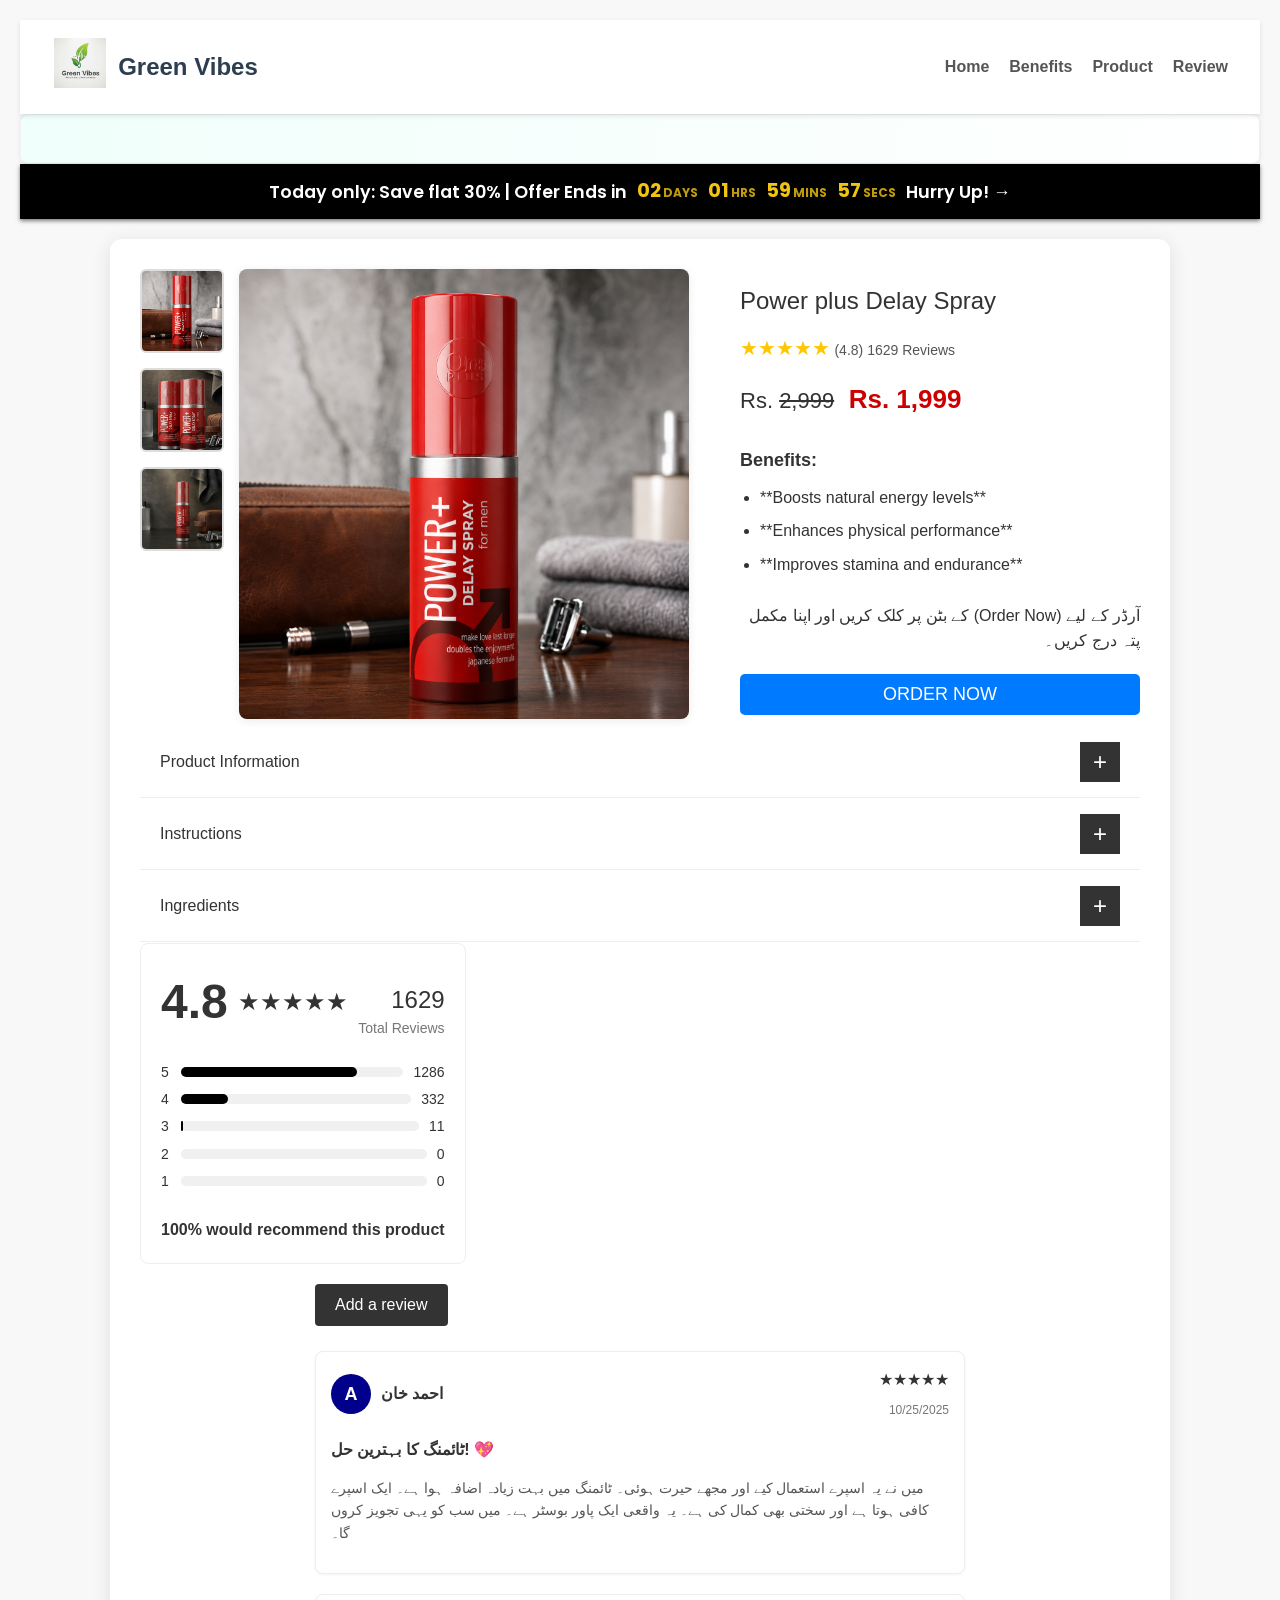
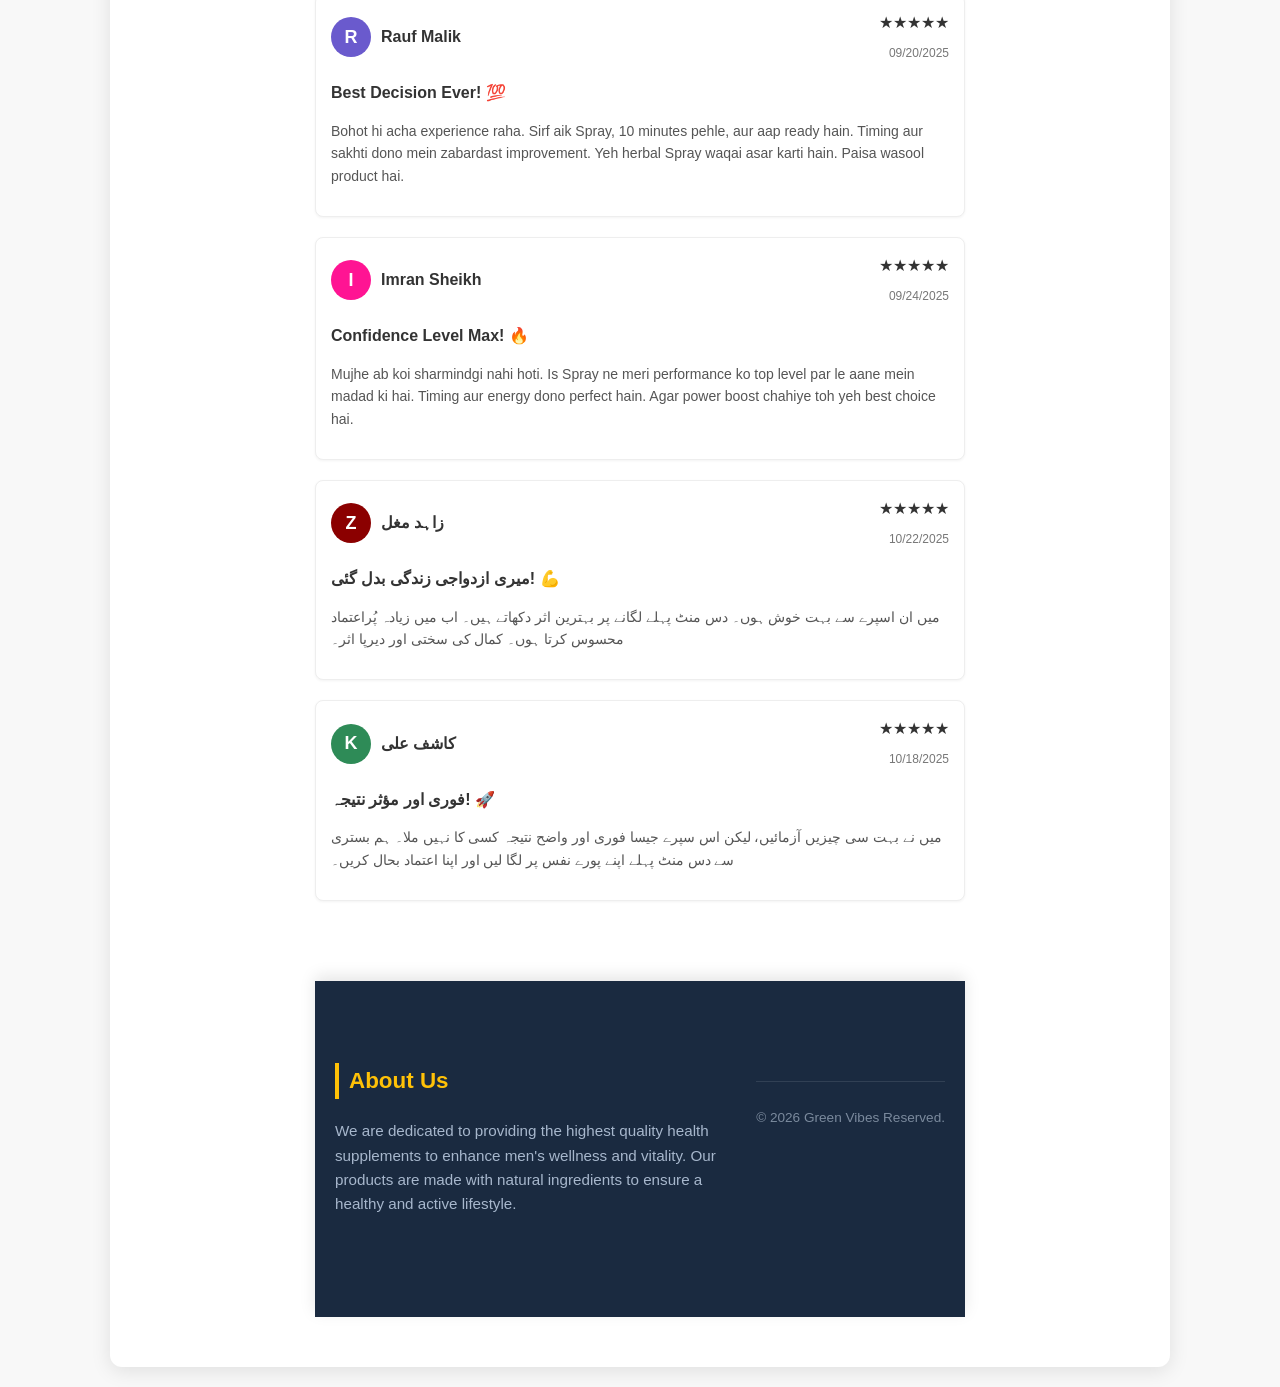
==== index.html @ bd502a64 "Add files via upload" ====
<!DOCTYPE html>
<html lang="en">

<head>
    <meta charset="UTF-8">
    <meta name="viewport" content="width=device-width, initial-scale=1.0">
    <title>Green Vibes</title>
    <link rel="stylesheet" href="style.css">
    <link href="https://fonts.gstatic.com" crossorigin>
    <link href="https://fonts.googleapis.com/css2?family=Poppins:wght@400;600;700&display=swap" rel="stylesheet">
    <link rel="stylesheet" href="https://cdnjs.cloudflare.com/ajax/libs/font-awesome/6.4.0/css/all.min.css">
<!-- Meta Pixel Code -->
<script>
!function(f,b,e,v,n,t,s)
{if(f.fbq)return;n=f.fbq=function(){n.callMethod?
n.callMethod.apply(n,arguments):n.queue.push(arguments)};
if(!f._fbq)f._fbq=n;n.push=n;n.loaded=!0;n.version='2.0';
n.queue=[];t=b.createElement(e);t.async=!0;
t.src=v;s=b.getElementsByTagName(e)[0];
s.parentNode.insertBefore(t,s)}(window, document,'script',
'https://connect.facebook.net/en_US/fbevents.js');
fbq('init', '2697528150704188');
fbq('track', 'PageView');
</script>
<noscript><img height="1" width="1" style="display:none"
src="https://www.facebook.com/tr?id=2697528150704188&ev=PageView&noscript=1"
/></noscript>
<!-- End Meta Pixel Code -->

</head>
    <style>
    /* ... (Other CSS remains the same) ... */

    /* ------------------------------------ */
    /* Updated CSS for Review Form and Overlay */
    /* ------------------------------------ */
    .review-form-overlay {
        /* Overlay to cover the whole screen */
        position: fixed;
        top: 0;
        left: 0;
        width: 100%;
        height: 100%;
        background-color: rgba(0, 0, 0, 0.6);
        display: none;
        margin-top: 52px;
        
        /* ✨ FIX 1: Use center alignment for both axes */
        justify-content: center;
        align-items: center; 
        
        z-index: 1000;
        /* Scrollable container for small screens */
        overflow-y: auto; 
    }

    .review-form-content {
        background: #fff;
        padding: 30px;
        border-radius: 8px;
        max-width: 450px;
        width: 90%; 
        box-shadow: 0 5px 15px rgba(0, 0, 0, 0.3);
        position: relative;
        
        /* ✨ FIX 2: Remove unnecessary vertical margin which was causing header overlap */
        margin: 20px; 
    }
    
    /* ... (Rest of the CSS remains the same, including the media query) ... */

    .review-form-content h3 {
        margin-top: 0;
        border-bottom: 2px solid #eee;
        padding-bottom: 10px;
        margin-bottom: 20px;
    }

    .form-group {
        margin-bottom: 15px;
    }

    .form-group label {
        display: block;
        margin-bottom: 5px;
        font-weight: bold;
        font-size: 14px;
    }

    .form-group input, .form-group textarea {
        width: 100%;
        padding: 10px;
        border: 1px solid #ccc;
        border-radius: 4px;
        box-sizing: border-box; 
    }

    .form-group textarea {
        resize: vertical;
        min-height: 100px;
    }
    
    /* Star Rating Styling - LEFT-TO-RIGHT HIGHLY RECOMMENDED FIX */
.star-rating input {
    display: none; /* Hides the actual radio buttons */
}

.star-rating {
    /* 1. HTML order ulta karne ke bawajood, stars seedhe dikhenge */
    direction: rtl; 
    display: inline-block;
    font-size: 0; /* Important: removes space */
}

.star-rating label {
    font-size: 24px;
    color: #ddd; /* Light color for unselected stars */
    cursor: pointer;
    transition: color 0.2s;
    padding: 0 2px;
    display: inline-block;
    /* 2. Label ki direction seedhi (LTR) rakhte hain */
    direction: ltr; 
    font-size: 24px;
}

/* 3. Logic: ~ (tilde) selector RTL mein 'sare pichle' elements select karta hai, 
      lekin LTR mein 'sare agle' elements select karta hai. 
      RTL set karne se woh 'left' wale stars ko select karega. */

/* When hovering (hovered star and all stars to its left will light up) */
.star-rating label:hover,
.star-rating label:hover ~ label {
    color: #ffc107;
}

/* When checked (checked star and all stars to its left will stay gold) */
.star-rating input:checked ~ label,
.star-rating input:checked + label {
    color: #ffc107;
}

    .submit-btn {
        background-color: #ff9800;
        color: white;
        padding: 10px 15px;
        border: none;
        border-radius: 4px;
        cursor: pointer;
        font-size: 16px;
        transition: background-color 0.2s;
        width: 100%; /* Make submit button full width on small screens */
    }

    .submit-btn:hover {
        background-color: #e68900;
    }
    
    /* ------------------------------------ */
    /* Media Query for smaller screens (e.g., phones) */
    /* ------------------------------------ */
    @media (max-width: 500px) {
        .review-form-content {
            /* Reduce padding and margin for very small screens */
            padding: 20px;
            margin: 20px 0; 
        }
    }
</style>

<div id="review-form-modal" class="review-form-overlay">
    <div class="review-form-content">
        <h3>Write a Review</h3>
        <form id="customer-review-form" target="_self" method="POST" 
    action="YOUR_GOOGLE_FORM_EMBED_URL" 
    onsubmit="setTimeout(function(){closeReviewForm();}, 1000);">
            <div class="form-group"><label for="reviewer-name">Your Name</label><input type="text" id="reviewer-name" required></div>
            <div class="form-group">
    <label>Overall Rating</label>
    <div class="star-rating">
        <input type="radio" id="star5" name="rating" value="5" required><label for="star5" title="5 stars">★</label>
        <input type="radio" id="star4" name="rating" value="4"><label for="star4" title="4 stars">★</label>
        <input type="radio" id="star3" name="rating" value="3"><label for="star3" title="3 stars">★</label>
        <input type="radio" id="star2" name="rating" value="2"><label for="star2" title="2 stars">★</label>
        <input type="radio" id="star1" name="rating" value="1"><label for="star1" title="1 star">★</label>
    </div>
</div>
            <div class="form-group"><label for="review-title">Review Title</label><input type="text" id="review-title" required></div>
            <div class="form-group"><label for="review-text">Your Detailed Review</label><textarea id="review-text" required></textarea></div>
            <button type="submit" class="submit-btn">Submit Review</button>
        </form>
    </div>
</div>

<script>
    // Show the modal when 'Add a review' is clicked
    function openReviewForm() {
        document.getElementById('review-form-modal').style.display = 'flex';
    }
    function closeReviewForm() {
        document.getElementById('review-form-modal').style.display = 'none';
        document.getElementById('customer-review-form').reset();
        alert('Thank you! Your review has been submitted to our system.');
    }

    // Hide the modal when clicking outside of it
    document.getElementById('review-form-modal').addEventListener('click', function(e) {
        if (e.target.id === 'review-form-modal') {
            document.getElementById('review-form-modal').style.display = 'none';
        }
    });

    // Handle form submission (Requires Backend for actual saving)
    document.getElementById('customer-review-form').addEventListener('submit', function(e) {
        e.preventDefault();
        
        
        // Close form and reset fields
        document.getElementById('review-form-modal').style.display = 'none';
        document.getElementById('customer-review-form').reset();
    });
</script>
<body oncontextmenu="return false;" onselectstart="return false;" ondragstart="return false;">
    <nav class="main-nav-bar">
        <div class="brand-logo">
            <a href="#home">
                <img src="logo (1).jpeg" alt="Organic Herb Store Logo" />
            </a>
            <div class="brand-title">Green Vibes</div>
        </div>

        <a href="#" class="menu-toggle" id="menuToggle">
            <i class="fas fa-bars"></i>
        </a>

        <div class="nav-links" id="navLinks">
            <ul>
                <li><a href="index.html">Home</a></li>
                <li><a href="#description-tab">Benefits</a></li>
                <li><a href="#product">Product</a></li>
                <li><a href="#Reviews">Review</a></li>
            </ul>
        </div>
    </nav>
    <div class="marquee">
        <span>Power plus Delay Spray⚡ apply All Penis 10 minutes Before Special Moment |
            Safe & Side Effect Free!</span>
    </div>
    <div class="ticker-offer-bar">
    <div class="ticker-content-wrapper">
        <span class="ticker-text-left">Today only: Save flat 30% | Offer Ends in </span>
        
        <span class="ticker-timer-unit">
            <span id="days" class="ticker-timer-value">02</span>
            <span class="ticker-timer-label">Days</span>
        </span>
        
        <span class="ticker-timer-unit">
            <span id="hours" class="ticker-timer-value">07</span>
            <span class="ticker-timer-label">HRS</span>
        </span>
        
        <span class="ticker-timer-unit">
            <span id="minutes" class="ticker-timer-value">47</span>
            <span class="ticker-timer-label">MINS</span>
        </span>
        
        <span class="ticker-timer-unit">
            <span id="seconds" class="ticker-timer-value">26</span>
            <span class="ticker-timer-label">SECS</span>
        </span>

        <span class="ticker-text-right"> Hurry Up! →</span>
    </div>
</div>
    <div id="product" class="product-container">
        <div class="images-section">
            <div class="image-gallery">
                <div class="thumbnail-images">
                    <img src="1.png" alt="Thumbnail 1">
                    <img src="2.png" alt="Thumbnail 1"> 
                    <img src="3.png" alt="Thumbnail 1">     
                </div>
                <div class="main-image-container">
                    <img src="1.png" alt="Main Product Image" class="main-image">
                </div>
            </div>
        </div>
        <div class="product-details" style="font-family: Arial, sans-serif; max-width: 400px;">
    <h1 class="product-title" style="font-size: 24px; font-weight: normal; line-height: 1.3;">Power plus Delay Spray</h1>
    
    <div class="reviews-section" style="margin-bottom: 15px;">
        <span style="color: #FFC700; font-size: 20px;">★★★★★</span> 
        <span style="font-size: 14px; color: #555;">(4.8) 1629 Reviews</span>
    </div>
    
    <div class="price-section" style="margin-bottom: 25px;">
        <span class="original-price" style="font-size: 22px; color: #333;">Rs. <del>2,999</del></span>
        <span class="discount-price" style="font-size: 26px; color: #CC0000; font-weight: bold; margin-left: 10px;">Rs. 1,999</span>
    </div>
    
    <p class="section-heading" style="font-size: 18px; font-weight: bold; margin-bottom: 10px;">Benefits:</p>

    <ul class="benefits-list" style="list-style-type: disc; padding-left: 20px; margin: 0;">
        <li style="margin-bottom: 8px;">**Boosts natural energy levels**</li>
        <li style="margin-bottom: 8px;">**Enhances physical performance**</li>
        <li style="margin-bottom: 8px;">**Improves stamina and endurance**</li>
    </ul>

    <p class="product-description" dir="rtl" style="margin-top: 25px; font-size: 16px;">
        آرڈر کے لیے (Order Now) کے بٹن پر کلک کریں اور اپنا مکمل پتہ درج کریں۔
    </p>

    <button class="buy-now-btn" id="open-form-btn" style="background-color: #007bff; color: white; padding: 10px 20px; border: none; border-radius: 5px; cursor: pointer; font-size: 18px; display: block; width: 100%; margin-top: 20px;">
        ORDER NOW
    </button>
</div>
<div class="accordion">
        
        <div class="accordion-item">
            <div class="accordion-header" onclick="toggleAccordion(this)">
                <span class="accordion-header-text">Product Information</span>
                <div class="accordion-icon">+</div>
            </div>
            <div class="accordion-content">
    <ul>
        <li>
            <strong>💪 کارکردگی اور توانائی میں معاون (SUPPORTS PERFORMANCE & VITALITY):</strong> 
            <p>(Power plus Delay Spray) توانائی کی سطح کو سہارا دیتا ہے اور جسمانی طاقت (vitality) کو بڑھانے میں مدد کرتا ہے۔ صحت مند خون کے بہاؤ کو فروغ دینے کے علاوہ، یہ ان لوگوں کے لیے بہترین ہے جو اپنی فعال طرز زندگی اور کارکردگی کو بہتر بنانا چاہتے ہیں۔</p>
        </li>
        <li>
            <strong>👨‍⚕️ مردانہ صحت میں مددگار (MALE HEALTH SUPPORT):</strong> 
            <p> آپ کی توانائی، طاقت اور سٹیمنا کو بڑھانے میں مدد کرے گا، کیونکہ اس کے اجزاء (ingredients) آپ کی حیات بخشی (vitality) کو دوبارہ جوان اور بحال کرنے کا کام کرتے ہیں۔</p>
        </li>
        <li>
            <strong>✨ اعتماد اور طاقت میں اضافہ (BOOST CONFIDENCE & STRENGTH):</strong>
            <p>بہتر اور مضبوط گردش (circulation) کے ساتھ، یہ آپ کے موڈ کو بہتر بنائے گا اور آپ کو سونے کے کمرے کے اندر اور باہر، دونوں جگہ بہتر کارکردگی دکھانے اور بااختیار محسوس کرنے کا اعتماد دے گا۔</p>
        </li>
    </ul>
</div>
        </div>

        <div class="accordion-item">
            <div class="accordion-header" onclick="toggleAccordion(this)">
                <span class="accordion-header-text">Instructions</span>
                <div class="accordion-icon">+</div>
            </div>
            <div class="accordion-content">
                <h3>💊 استعمال کا طریقہ</h3>
                <p>ہم بستری سے دس منٹ پہلے اپنے پورے نفس پر لگا لیں</p>
            <p>روزانہ استعمال نہ کریں اسپرے: ضرورت کے مطابق 
 </p>
            <p>وقت کا خیال رکھیں: ہمبستری سے دس منٹ پہلے استعمال کرنا صحیح وقت ہے۔</p>
            </div>
        </div>

        <div class="accordion-item">
            <div class="accordion-header" onclick="toggleAccordion(this)">
                <span class="accordion-header-text">Ingredients</span>
                <div class="accordion-icon">+</div>
            </div>
            <div class="accordion-content">
                <h3>"اجزاء"</h3>
                <p>امپورٹڈ اسپرے ہے بہترین اجزا سے تیار شدہ بنا</p>
            </div>
        
        </div>

    </div>
    <div style="font-family: Arial, sans-serif; max-width: 400px; padding: 20px; border: 1px solid #eee; border-radius: 8px; background-color: #fff;">
    
    <div style="display: flex; justify-content: space-between; align-items: flex-end; margin-bottom: 20px;">
        <div style="display: flex; align-items: center;">
            <span style="font-size: 48px; font-weight: bold; margin-right: 10px;">4.8</span>
            <span style="color: #333; font-size: 24px;">★★★★★</span>
        </div>
        <div style="text-align: right;">
            <span style="font-size: 24px; font-weight: normal; display: block; line-height: 1.2;">1629</span>
            <span style="font-size: 14px; color: #777;">Total Reviews</span>
        </div>
    </div>

    <div style="margin-bottom: 20px;">
        
        <div style="display: flex; align-items: center; margin-bottom: 5px;">
            <span style="width: 10px; font-size: 14px; color: #333;">5</span>
            <div style="flex-grow: 1; height: 10px; background-color: #f0f0f0; margin: 0 10px; border-radius: 5px; position: relative;">
                <div style="height: 100%; width: 78.9%; background-color: #000; border-radius: 5px;"></div>
            </div>
            <span style="font-size: 14px; color: #333;">1286</span>
        </div>

        <div style="display: flex; align-items: center; margin-bottom: 5px;">
            <span style="width: 10px; font-size: 14px; color: #333;">4</span>
            <div style="flex-grow: 1; height: 10px; background-color: #f0f0f0; margin: 0 10px; border-radius: 5px; position: relative;">
                <div style="height: 100%; width: 20.4%; background-color: #000; border-radius: 5px;"></div>
            </div>
            <span style="font-size: 14px; color: #333;">332</span>
        </div>

        <div style="display: flex; align-items: center; margin-bottom: 5px;">
            <span style="width: 10px; font-size: 14px; color: #333;">3</span>
            <div style="flex-grow: 1; height: 10px; background-color: #f0f0f0; margin: 0 10px; border-radius: 5px; position: relative;">
                <div style="height: 100%; width: 0.67%; background-color: #000; border-radius: 5px;"></div>
            </div>
            <span style="font-size: 14px; color: #333;">11</span>
        </div>

        <div style="display: flex; align-items: center; margin-bottom: 5px;">
            <span style="width: 10px; font-size: 14px; color: #333;">2</span>
            <div style="flex-grow: 1; height: 10px; background-color: #f0f0f0; margin: 0 10px; border-radius: 5px; position: relative;">
                <div style="height: 100%; width: 0%; background-color: #000; border-radius: 5px;"></div>
            </div>
            <span style="font-size: 14px; color: #333;">0</span>
        </div>

        <div style="display: flex; align-items: center; margin-bottom: 5px;">
            <span style="width: 10px; font-size: 14px; color: #333;">1</span>
            <div style="flex-grow: 1; height: 10px; background-color: #f0f0f0; margin: 0 10px; border-radius: 5px; position: relative;">
                <div style="height: 100%; width: 0%; background-color: #000; border-radius: 5px;"></div>
            </div>
            <span style="font-size: 14px; color: #333;">0</span>
        </div>

    </div>

    <div style="font-size: 16px; font-weight: bold; margin-top: 25px;">
        100% would recommend this product
    </div>
</div>

<div id="Reviews"class="reviews-container">

    <div class="add-review-btn-section">
        <button class="add-review-btn" onclick="openReviewForm()">
    Add a review
</button>
    </div>

    <div class="review-card">
    <div class="review-header">
        <div class="reviewer-info">
            <div class="avatar" style="background-color: #00008B;">A</div>
            <span class="reviewer-name">احمد خان</span>
        </div>
        <div class="review-rating-date">
            <span class="review-rating">★★★★★</span>
            <span class="review-date">10/25/2025</span>
        </div>
    </div>
    <p class="review-title">ٹائمنگ کا بہترین حل! 💖</p>
    <p class="review-body">
        میں نے یہ اسپرے استعمال کیے اور مجھے حیرت ہوئی۔ ٹائمنگ میں بہت زیادہ اضافہ ہوا ہے۔ ایک اسپرے کافی ہوتا ہے اور سختی بھی کمال کی ہے۔ یہ واقعی ایک پاور بوسٹر ہے۔ میں سب کو یہی تجویز کروں گا۔
    </p>
</div>

<div class="review-card">
    <div class="review-header">
        <div class="reviewer-info">
            <div class="avatar" style="background-color: #6A5ACD;">R</div>
            <span class="reviewer-name">Rauf Malik</span>
        </div>
        <div class="review-rating-date">
            <span class="review-rating">★★★★★</span>
            <span class="review-date">09/20/2025</span>
        </div>
    </div>
    <p class="review-title">Best Decision Ever! 💯</p>
    <p class="review-body">
        Bohot hi acha experience raha. Sirf aik Spray, 10 minutes pehle, aur aap ready hain. Timing aur sakhti dono mein zabardast improvement. Yeh herbal Spray waqai asar karti hain. Paisa wasool product hai.
    </p>
</div>

<div class="review-card">
    <div class="review-header">
        <div class="reviewer-info">
            <div class="avatar" style="background-color: #FF1493;">I</div>
            <span class="reviewer-name">Imran Sheikh</span>
        </div>
        <div class="review-rating-date">
            <span class="review-rating">★★★★★</span>
            <span class="review-date">09/24/2025</span>
        </div>
    </div>
    <p class="review-title">Confidence Level Max! 🔥</p>
    <p class="review-body">
        Mujhe ab koi sharmindgi nahi hoti. Is Spray ne meri performance ko top level par le aane mein madad ki hai. Timing aur energy dono perfect hain. Agar power boost chahiye toh yeh best choice hai.
    </p>
</div>

<div class="review-card">
    <div class="review-header">
        <div class="reviewer-info">
            <div class="avatar" style="background-color: #8B0000;">Z</div>
            <span class="reviewer-name">زاہد مغل</span>
        </div>
        <div class="review-rating-date">
            <span class="review-rating">★★★★★</span>
            <span class="review-date">10/22/2025</span>
        </div>
    </div>
    <p class="review-title">میری ازدواجی زندگی بدل گئی! 💪</p>
    <p class="review-body">
        میں ان اسپرے سے بہت خوش ہوں۔ دس منٹ پہلے لگانے پر بہترین اثر دکھاتے ہیں۔ اب میں زیادہ پُراعتماد محسوس کرتا ہوں۔ کمال کی سختی اور دیرپا اثر۔
    </p>
</div>

<div class="review-card">
    <div class="review-header">
        <div class="reviewer-info">
            <div class="avatar" style="background-color: #2E8B57;">K</div>
            <span class="reviewer-name">کاشف علی</span>
        </div>
        <div class="review-rating-date">
            <span class="review-rating">★★★★★</span>
            <span class="review-date">10/18/2025</span>
        </div>
    </div>
    <p class="review-title">فوری اور مؤثر نتیجہ! 🚀</p>
    <p class="review-body">
        میں نے بہت سی چیزیں آزمائیں، لیکن اس سپرے جیسا فوری اور واضح نتیجہ کسی کا نہیں ملا۔ ہم بستری سے دس منٹ پہلے اپنے پورے نفس پر لگا لیں اور اپنا اعتماد بحال کریں۔
    </p>
</div>

            <div id="order-form-modal" class="modal">
                <div class="modal-content">
                    <span class="close-btn">&times;</span>
                    <h2 class="form-title">Place Order — Power plus Delay Spray
</h2>
                    <form id="order-form"
                        action="https://script.google.com/macros/s/AKfycbx3g_qoDDfD0zR_NvGoRc9D2t7XYVoJqNKnQhgbZ7MZW6p-0oY6V6pFnnKm5yHJZjk/exec"
                        method="POST">
                        <input type="text" name="name" placeholder="Full Name" required>
                        <input type="tel" name="phone" placeholder="Phone Number" required>
                        <input type="City" name="City" placeholder="City">
                        <textarea name="address" placeholder="Shipping Address" rows="3" required></textarea>
                        <input type="hidden" name="product" value="MG">
                        <input type="hidden" name="price" value="1999">
                        <button type="submit" class="submit-btn" id="submit-btn">Place Order</button>
                    </form>
                </div>
            </div>
            <footer>
                <div class="footer-container">
                    <div class="footer-section about-us">
                        <h3>About Us</h3>
                        <p>We are dedicated to providing the highest quality health supplements to enhance men's
                            wellness and vitality. Our products are made with natural ingredients to ensure a healthy
                            and active lifestyle.</p>
                    </div>
                    <div class="footer-bottom">
                        <p>&copy; 2026 Green Vibes Reserved.</p>
                    </div>
            </footer>
            <script>
    // 1. Buttons aur Links ko select karen
    const menuToggle = document.getElementById('menuToggle');
    const navLinks = document.getElementById('navLinks');

    // 2. Button par 'click' event listener lagayein
    menuToggle.addEventListener('click', () => {
        // 3. nav-links par 'active' class add/remove karein
        navLinks.classList.toggle('active');
        
        // Optional: Toggle the bar icon (fas fa-bars) to a close icon (fas fa-times)
        const icon = menuToggle.querySelector('i');
        icon.classList.toggle('fa-bars');
        icon.classList.toggle('fa-times');
    });
</script>
            <script>
                document.getElementById('order-form').addEventListener('submit', function (event) {
                    const form = event.target;
                    const submitBtn = form.querySelector('.submit-btn');

                    // Show processing message and disable the button
                    submitBtn.textContent = 'Processing...';
                    submitBtn.disabled = true;

                    var data = new FormData(form);

                    fetch(form.action, {
                        method: 'POST',
                        body: data
                    })
                });
            </script>
            <script>
                document.addEventListener('DOMContentLoaded', function () {
                    const form = document.getElementById('order-form');
                    const submitBtn = document.getElementById('submit-btn');
                    submitBtn.disabled = true;

                    form.addEventListener('input', () => {
                        submitBtn.disabled = !form.checkValidity();
                    });

                    form.addEventListener('submit', function (e) {
                        e.preventDefault();  // stop default Google message
                        window.location.href = "thankyou.html"; // direct redirect
                    });
                });
            </script>     
            <script>
    function startCountdown() {
        // Set the countdown time (2 hours from now)
        const countdownDate = new Date().getTime() + (2 * 60 * 60 * 1000); 

        const x = setInterval(function() {
            const now = new Date().getTime();
            const distance = countdownDate - now;

            // Time calculations for hours, minutes and seconds
            const hours = Math.floor((distance % (1000 * 60 * 60 * 24)) / (1000 * 60 * 60));
            const minutes = Math.floor((distance % (1000 * 60 * 60)) / (1000 * 60));
            const seconds = Math.floor((distance % (1000 * 60)) / 1000);

            // Output the result in elements
            document.getElementById("hours").innerHTML = String(hours).padStart(2, '0');
            document.getElementById("minutes").innerHTML = String(minutes).padStart(2, '0');
            document.getElementById("seconds").innerHTML = String(seconds).padStart(2, '0');

            // If the countdown is finished, write some text
            if (distance < 0) {
                clearInterval(x);
                document.getElementById("countdownTimer").innerHTML = "TIME IS UP!";
                document.querySelector('.stock-message').innerHTML = "Offer Expired!";
            }
        }, 1000);
    }

    // Start the countdown when the page loads
    startCountdown();
</script>   

<script>
        function toggleAccordion(header) {
            // Toggle the 'active' class on the header
            header.classList.toggle('active');
            
            // Get the content panel (the next sibling element)
            const content = header.nextElementSibling;

            // Check if the content is currently visible
            if (content.style.maxHeight) {
                // If max-height is set (content is open), close it
                content.style.maxHeight = null;
            } else {
                // If max-height is not set (content is closed), open it
                // Set max-height to the actual scroll height for the smooth transition
                content.style.maxHeight = content.scrollHeight + "px";
            } 
        }
    </script>
            <script src="script.js"></script>
</body>

</html>
---- style.css ----
/* General settings for the whole page */
/* Product section container */
.product-container {
    display: flex;
    flex-wrap: wrap;
    background: #fff;
    border-radius: 12px;
    box-shadow: 0 4px 20px rgba(0, 0, 0, 0.1);
    padding: 30px;
    max-width: 1000px;
    margin: 20px auto;
}

/* Image section on the left */
.images-section {
    flex: 1;
    min-width: 300px;
    margin-right: 30px;
}

.image-gallery {
    display: flex;
    gap: 15px;
}

.thumbnail-images {
    display: flex;
    flex-direction: column;
    gap: 15px;
}

.thumbnail-images img {
    width: 80px;
    height: 80px;
    border: 2px solid #ddd;
    border-radius: 6px;
    cursor: pointer;
    transition: border-color 0.3s;
}

.thumbnail-images img:hover {
    border-color: #007bff;
}

.main-image-container {
    width: 100%;
}

.main-image {
    width: 100%;
    max-width: 450px;
    height: auto;
    border-radius: 8px;
    box-shadow: 0 2px 10px rgba(0, 0, 0, 0.08);
}
.supplement-facts {
    margin-top: 30px;
    text-align: center;
}

.supplement-image {
    max-width: 100%;
    height: auto;
    border: 1px solid #ddd;
    border-radius: 8px;
}

/* =================================
 * 1. MODERN ORDER FORM MODAL STYLES (HIDDEN)
 * ================================= */

/* Modal Backdrop - Hiding Logic Corrected */
.modal {
    /* 🛑 Zaroori: Form ko chupa kar rakhega */
    display: none; 
    
    position: fixed;
    z-index: 1000; 
    left: 0;
    top: 0;
    width: 100%;
    height: 100%;
    
    /* Display ko flex box se badal kar block kar dein, kyunki hum 'display: none' use kar rahe hain */
    /* Agar aap display: flex; rakhenge to aapko JS se usko 'flex' karna hoga */
    /* Lekin aam taur par yeh code behtar kaam karta hai: */
    
    /* Overlay background */
    background-color: rgba(0, 0, 0, 0.75); 
    overflow-y: auto; /* Scrollable agar content lamba ho */
    
    /* Yahan flexbox ki zaroorat nahi, sirf display: none/block kaafi hai. */
}

/* Modal Content Box - Centered and Modern Look */
.modal-content {
    background-color: #ffffff; 
    /* Centering ke liye purana tareeqa behtar hai jab display: block/none ho */
    margin: 5% auto; /* 5% from the top and centered horizontally */
    padding: 30px;
    width: 95%; 
    max-width: 450px; 
    border-radius: 12px; 
    box-shadow: 0 8px 20px rgba(0, 0, 0, 0.2); /* Soft shadow */
    position: relative;
    font-family: 'Arial', sans-serif; 
}

/* Close Button (X) */
.close-btn {
    color: #888;
    font-size: 32px;
    font-weight: 300; 
    position: absolute;
    top: 15px;
    right: 20px;
    cursor: pointer;
    line-height: 1; 
}

.close-btn:hover,
.close-btn:focus {
    color: #333; 
}

/* Form Title */
.form-title {
    text-align: center;
    color: #1a1a1a;
    margin-bottom: 25px;
    font-size: 1.6em;
    font-weight: 600;
    border-bottom: 2px solid #5cb85c; /* Clean Green Accent */
    padding-bottom: 12px;
}

/* Input Fields and Textarea Styling */
/* Aapke purane input selectors ko clean kiya gaya hai */
#order-form input:not([type="submit"]):not([type="radio"]),
#order-form textarea {
    width: 100%;
    padding: 12px 15px; 
    background-color: #f7f7f7; 
    border: 1px solid #e0e0e0; 
    color: #333;
    border-radius: 6px; 
    font-size: 1rem;
    box-sizing: border-box;
    transition: border-color 0.3s ease, box-shadow 0.3s ease;
    margin-top: 5px; /* Input aur label ke beech gap */
}

/* Focus State (Jab user click kare) */
#order-form input:focus,
#order-form textarea:focus {
    border-color: #5cb85c; 
    box-shadow: 0 0 0 3px rgba(92, 184, 92, 0.25); 
    background-color: #ffffff; 
    outline: none;
}

#order-form textarea {
    resize: vertical;
    min-height: 100px;
}

/* Submit Button (CTA) */
.submit-btn {
    background-color: #5cb85c; 
    color: white;
    padding: 14px 20px;
    border: none;
    border-radius: 6px;
    cursor: pointer;
    width: 100%;
    font-size: 1.1em;
    font-weight: 600;
    letter-spacing: 0.5px;
    margin-top: 20px; /* Thoda zyada margin */
    box-shadow: 0 0 0 rgba(0, 0, 0, 0.1); /* Subtle shadow removed for clean look */
    transition: background-color 0.3s ease, transform 0.1s;
}

.submit-btn:hover:not(:disabled) {
    background-color: #4cae4c; 
    transform: translateY(-1px); 
}

.submit-btn:disabled {
    background-color: #e0e0e0; 
    color: #999;
    cursor: not-allowed;
}
.submit-btn:active {
    transform: translateY(0); 
}

/* =================================
 * 2. RESPONSIVENESS FOR MODAL (Mobile Fix)
 * ================================= */

@media (max-width: 600px) {
    .modal-content {
        /* Mobile par zyada se zyada width cover karein */
        width: 95%;
        height: 60%;
        padding: 20px; /* Padding kam karein */
        box-sizing: border-box;
        /* Modal ko thoda upar rakhein mobile par */
        margin: 5% auto; 
    }
    
    .form-title {
        font-size: 1.4em;
        margin-bottom: 15px;
    }
    
    /* Input fields ki padding aur font-size thodi kam kar sakte hain */
    #order-form input:not([type="submit"]):not([type="radio"]),
    #order-form textarea {
        padding: 10px 12px;
        font-size: 0.95rem;
    }
    
    .submit-btn {
        padding: 12px 20px;
        font-size: 1em;
    }
    
    .close-btn {
        font-size: 28px;
        top: 10px;
        right: 15px;
    }
}
/* Navigation bar */
.main-nav-bar {
    background-color: #fff;
    color: #333;
    display: flex;
    justify-content: space-between;
    align-items: center;
    padding: 1rem 2rem;
    box-shadow: 0 2px 5px rgba(0, 0, 0, 0.1);
    position: sticky;
    top: 0;
    z-index: 1000;
}

.brand-logo {
    display: flex;
    align-items: center;
    gap: 20px;
}

.brand-logo img {
    height: 50px;
    padding: 2px;
}

.brand-title {
    font-size: 1.5rem;
    font-weight: 800;
    color: #2c3e50;
}

.menu-toggle {
    display: none;
    font-size: 1.5rem;
    color: #333;
    text-decoration: none;
    cursor: pointer;
}

.nav-links ul {
    list-style: none;
    margin: 0;
    padding: 0;
    display: flex;
    gap: 20px;
}

.nav-links a {
    text-decoration: none;
    color: #555;
    font-size: 1rem;
    font-weight: 600;
    transition: color 0.3s;
}

.nav-links a:hover {
    color: #2ecc71;
}

/* Image Slider */
.gallery-slider {
    position: relative;
    overflow: hidden;
    padding: 30px 10px;
    background: #fff;
    max-width: 1000px;
    margin: 40px auto;
}

.slider {
    display: flex;
    flex-wrap: nowrap;
    overflow-x: auto;
    scroll-behavior: smooth;
    -webkit-overflow-scrolling: touch;
}

.slider::-webkit-scrollbar {
    display: none;
}

.slider img {
    flex: 0 0 auto;
    width: 250px;
    margin-right: 15px;
    border-radius: 10px;
    box-shadow: 0 0 6px rgba(0, 0, 0, 0.1);
}

/* Marquee */
.marquee {
    width: 100%;
    overflow: hidden;
    box-sizing: border-box;
    background: linear-gradient(90deg, #f0fffb, #ffffff);
    border: 1px solid rgba(0, 0, 0, 0.05);
    padding: 10px 0;
    border-radius: 8px;
    box-shadow: 0 6px 18px rgba(0, 0, 0, 0.06);
}

.marquee span {
    display: inline-block;
    padding-left: 100%;
    font-family: "Segoe UI", Roboto, "Noto Sans", Arial, sans-serif;
    font-size: 18px;
    font-weight: 700;
    letter-spacing: 0.2px;
    color: #064b44;
    white-space: nowrap;
    animation: marqueeAnim 20s linear infinite;
}

@keyframes marqueeAnim {
    0% {
        transform: translateX(0);
    }

    100% {
        transform: translateX(-100%);
    }
}

.marquee:hover span {
    animation-play-state: paused;
    cursor: pointer;
}

/* Footer */
/* =================================
 * 1. PREMIUM FOOTER STYLES
 * ================================= */

/* Footer Base Styling */
footer {
    /* Deep Navy Blue/Near Black for a premium look */
    background-color: #1a2a40; 
    color: #f0f8ff; /* Off-White for high contrast */
    padding: 60px 20px; /* Thodi zyada vertical padding */
    margin-top: 80px;
    font-family: 'Arial', sans-serif; /* Clean, modern font */
    line-height: 1.6;
    box-shadow: 0 -5px 15px rgba(0, 0, 0, 0.1); /* Subtle shadow from below */
}

.footer-container {
    display: flex;
    flex-wrap: wrap;
    justify-content: space-between;
    max-width: 1200px; /* Thoda zyada wide container */
    margin: 0 auto;
    gap: 30px; /* Zyada space between sections */
}

/* Footer Section Layout */
.footer-section {
    flex: 1;
    min-width: 220px; /* Adjust min-width for better responsiveness */
    margin-bottom: 25px;
}

.footer-section h3 {
    /* Gold accent for headings */
    color: #ffc107; 
    font-size: 1.4rem; /* Thoda bada heading */
    margin-bottom: 20px;
    font-weight: 700;
    /* Small underline effect */
    border-left: 4px solid #ffc107;
    padding-left: 10px;
}

.footer-section p {
    font-size: 0.95rem;
    color: #a7b7cc; /* Light gray-blue for readability */
}

/* Social Icons Styling */
.social-icons {
    margin-top: 20px;
}

.social-icons a {
    display: inline-block;
    margin-right: 15px;
    /* Smooth transition for background on hover */
    transition: all 0.3s ease;
    border-radius: 50%;
}

.social-icons img {
    width: 32px; /* Thoda bada icon */
    height: 32px;
    border-radius: 50%;
    /* Subtle grey border around icons */
    border: 1px solid rgba(255, 255, 255, 0.2); 
    transition: transform 0.3s ease, border-color 0.3s ease;
}

.social-icons img:hover {
    transform: scale(1.15) rotate(5deg); /* Thoda zyada prominent effect */
    /* Gold border on hover */
    border-color: #ffc107; 
}

/* Footer Bottom (Copyright) */
.footer-bottom {
    text-align: center;
    margin-top: 40px;
    padding-top: 25px;
    /* Faint separator line */
    border-top: 1px solid rgba(255, 255, 255, 0.1); 
}

.footer-bottom p {
    font-size: 0.85rem;
    color: #7b8a9d; /* Softer color for copyright text */
    margin: 0;
}

/* Responsive adjustments for mobile */
@media (max-width: 768px) {
    .footer-container {
        /* Stack sections vertically on mobile */
        flex-direction: column; 
        gap: 20px;
    }

    .footer-section {
        min-width: 100%;
    }
}
/* Navigation bar */
.main-nav-bar {
    background-color: #fff;
    color: #333;
    display: flex;
    justify-content: space-between;
    align-items: center;
    padding: 1rem 2rem;
    box-shadow: 0 2px 5px rgba(0, 0, 0, 0.1);
    position: sticky;
    top: 0;
    z-index: 1000;
}

.brand-logo {
    display: flex;
    align-items: center;
    gap: 10px;
}

.brand-logo img {
    height: 50px;
}

.brand-title {
    font-size: 1.5rem;
    font-weight: 700;
    color: #2c3e50;
}

.menu-toggle {
    display: none; /* Hide toggle on larger screens */
    font-size: 1.5rem;
    color: #333;
    cursor: pointer;
}

.nav-links ul {
    list-style: none;
    margin: 0;
    padding: 0;
    display: flex;
    gap: 20px;
}

.nav-links a {
    text-decoration: none;
    color: #555;
    font-size: 1rem;
    font-weight: 600;
    transition: color 0.3s;
}

.nav-links a:hover {
    color: #2ecc71;
}
/* --- Default State: Links chhup jaate hain --- */
@media (max-width: 768px) {
    /* Menu links default mein chhupe huye honge */
    .nav-links {
        display: none;
        width: 100%;
        position: absolute;
        top: 60px; /* Ya jitni aapki nav-bar ki height hai */
        left: 0;
        background-color: #f8f8f8; /* Apni pasand ka color de dein */
        z-index: 1000;
        box-shadow: 0 4px 6px rgba(0, 0, 0, 0.1);
    }

    /* Toggle button sirf mobile par dikhega */
    .menu-toggle {
        display: block; 
        text-decoration: none;
        color: #333;
        font-size: 1.5rem;
    }

    /* --- Active State: Links nazar aayenge --- */
    .nav-links.active {
        display: flex; /* Links ko dikha dein */
        flex-direction: column;
    }

    .nav-links ul {
        flex-direction: column;
        width: 100%;
        padding: 0;
    }

    .nav-links li {
        text-align: center;
        margin: 10px 0;
        padding: 10px 0;
        border-bottom: 1px solid #eee;
    }
}

/* --- Success Modal Styles --- */
.modal-success-hidden {
    display: none; /* Default mein chupa hua rahega */
    position: fixed; 
    z-index: 1001; /* Review form modal se bhi oopar (higher z-index) */
    left: 0;
    top: 0;
    width: 100%;
    height: 100%;
    overflow: auto;
    background-color: rgba(0, 0, 0, 0.7); 
    backdrop-filter: blur(4px);
}

.modal-success-content {
    background: #ffffff;
    margin: 15% auto;
    padding: 30px;
    border-radius: 10px;
    max-width: 350px;
    width: 80%;
    text-align: center;
    box-shadow: 0 5px 20px rgba(0, 0, 0, 0.4);
}

.modal-success-content h2 {
    color: #2ecc71; /* Green color for success */
    font-size: 1.8rem;
    margin-bottom: 15px;
}

.modal-success-content p {
    color: #555;
    margin-bottom: 25px;
}

.ok-btn {
    background-color: #007bff; /* Blue or any color */
    color: white;
    padding: 10px 30px;
    border: none;
    border-radius: 5px;
    font-size: 1rem;
    cursor: pointer;
    transition: background-color 0.3s;
}

.ok-btn:hover {
    background-color: #0056b3;
}

/* =========================================================
 * UPDATED: FULL-WIDTH OFFER BAR (Marquee ke Neeche)
 * ========================================================= */

.offer-section-container {
    /* Poori screen ki chaurai */
    width: 100%;
    /* Background color ko dark ya high-contrast rakhein */
    background-color: #2c3e50; 
    padding: 15px 0; /* Padding kam kiya */
    margin: 0; /* Margin hata diya taake poori chaurai le */
    text-align: center;
    color: #fff;
    box-shadow: 0 4px 8px rgba(0, 0, 0, 0.2);
}

.offer-timer-box {
    /* Box-shadow aur margin hata diya taake yeh poori patti ka hissa lage */
    background: none; 
    padding: 0 20px;
    margin: 0 auto;
    max-width: 1200px; /* Content center mein rahega */
}

/* --- Countdown Timer Styling (Same as before, but with adjustments) --- */
.offer-title {
    font-size: 1.4rem;
    font-weight: 700;
    margin-bottom: 10px;
    color: #f1c40f; /* Yellow title */
}

.countdown-timer {
    display: flex;
    justify-content: center;
    gap: 15px;
    margin-bottom: 15px;
}

.timer-unit {
    /* Background ko zyada urgent banane ke liye */
    background: #e74c3c; 
    padding: 5px 10px;
    border-radius: 6px;
    text-align: center;
    min-width: 65px;
    box-shadow: 0 2px 4px rgba(0, 0, 0, 0.3);
}

.timer-value {
    font-size: 2rem;
    font-weight: 800;
    line-height: 1.1;
}

.timer-label {
    font-size: 0.7rem;
    font-weight: 400;
    text-transform: uppercase;
}
/* Timer Units ke andar ke Stock Message ko adjust karna */
/* Is style se aapka 'Limited Stock' ka text timer unit ke barabar dikhega */

.offer-section-container .timer-unit {
    /* Timer units ke liye pehle se maujood styles */
    background: #e74c3c;
    padding: 5px 10px;
    border-radius: 6px;
    text-align: center;
    min-width: 65px;
    box-shadow: 0 2px 4px rgba(0, 0, 0, 0.3);
}

.offer-section-container .timer-unit #Text {
    /* Jab 'Limited Stock' text timer unit ke andar ho */
    font-size: 1.1rem; /* Font size ko adjust kiya */
    font-weight: 700;
    line-height: 1.2; /* Line height adjust kiya taake center mein aaye */
    display: block; /* Poori chaurai lega */
    color: #fff;
    padding: 5px 0; /* Andar se thoda space diya */
}
/* --- General Reset & Base Styles --- */
body {
    font-family: 'Poppins', sans-serif;
    margin: 0;
    padding: 0;
    background-color: beige;
    color: #333;
    line-height: 1.6;
    overflow-x: hidden; /* No horizontal scroll */
}

/* --- Navigation Bar --- */
.main-nav-bar {
    background-color: #fff;
    display: flex;
    justify-content: space-between;
    align-items: center;
    padding: 1rem 2rem;
    box-shadow: 0 2px 5px rgba(0, 0, 0, 0.1);
    position: sticky;
    top: 0;
    z-index: 1000;
}
.brand-logo { display: flex; align-items: center; gap: 10px; }
.brand-logo img { height: 50px; }
.brand-title { font-size: 1.5rem; font-weight: 700; color: #2c3e50; }
.nav-links ul { list-style: none; margin: 0; padding: 0; display: flex; gap: 20px; }
.nav-links a { text-decoration: none; color: #555; font-size: 1rem; font-weight: 600; transition: color 0.3s; }
.nav-links a:hover { color: #2ecc71; }
.menu-toggle { display: none; font-size: 1.5rem; color: #333; cursor: pointer; }

/* --- Marquee --- */
.marquee {
    width: 100%;
    overflow: hidden;
    box-sizing: border-box;
    background: linear-gradient(90deg, #f0fffb, #ffffff);
    padding: 10px 0;
    box-shadow: 0 1px 5px rgba(0, 0, 0, 0.08);
}
.marquee span {
    display: inline-block;
    padding-left: 100%;
    font-size: 18px;
    font-weight: 700;
    color: #064b44;
    white-space: nowrap;
    animation: marqueeAnim 20s linear infinite;
}
@keyframes marqueeAnim { 0% { transform: translateX(0); } 100% { transform: translateX(-100%); } }

/* --- Other Sections (Product Container, Tabs, Footer, Modal) CSS remains the same... --- */
/* (Skipping the rest of your provided CSS for brevity, assuming it's correctly placed in your style.css) */
/* ... */

/* ==================================
 * 2. MEDIA QUERIES (RESPONSIVENESS) 📱💻
 * ================================== */
@media (max-width: 768px) {
    
    /* --- Navigation --- */
    .main-nav-bar { padding: 0.8rem 1rem; }
    .nav-links { display: none; } 
    .menu-toggle { display: block; }
    
    /* --- Product Container (Hero) --- */
    .product-container {
        padding: 15px;
        margin: 10px auto;
        border-radius: 0;
    }
    .images-section { margin-right: 0; }
    .image-gallery { flex-direction: column-reverse; gap: 10px; } /* Thumbnails neeche aayengi */
    .thumbnail-images { flex-direction: row; justify-content: center; }

    .slider img { width: 180px; }
    .footer-container { flex-direction: column; text-align: center; }
    .footer-section { min-width: 100%; }
}
/* =========================================================
 * NEW STYLE: Ticker Bar Timer (Image Type)
 * ========================================================= */

.ticker-offer-bar {
    /* Poori patti (bar) ka style */
    width: 100%;
    background-color: #000; /* Black Background */
    color: #fff;
    padding: 12px 0;
    margin: 0;
    text-align: center;
    box-shadow: 0 2px 4px rgba(0, 0, 0, 0.5);
    display: flex;
    justify-content: center;
    align-items: center;
    font-family: 'Poppins', sans-serif;
}

.ticker-content-wrapper {
    /* Content ko center mein laane aur alignment ke liye */
    display: flex;
    align-items: center;
    justify-content: center;
    flex-wrap: nowrap; /* Taa-ke sab ek line mein rahe */
    max-width: 1200px;
    width: 95%;
}

.ticker-text-left, 
.ticker-text-right {
    font-size: 1.1rem;
    font-weight: 600;
    padding: 0 5px;
    white-space: nowrap; /* Zaroori hai taake text wrap na ho */
}

/* Timer Unit ke liye Style */
.ticker-timer-unit {
    display: inline-flex; /* Timer parts ko ek line mein rakhta hai */
    align-items: baseline;
    font-weight: 700;
    color: #f1c40f; /* Yellow Color */
    margin: 0 5px;
}

.ticker-timer-value {
    font-size: 1.2rem; /* Value thodi badi */
    margin-right: 2px;
}

.ticker-timer-label {
    font-size: 0.75rem; /* Label chota */
    text-transform: uppercase;
    opacity: 0.8;
}

/* ==================================
 * MEDIA QUERIES (MOBILE FIXES) 📱
 * ================================== */
@media (max-width: 768px) {
    .ticker-offer-bar {
        padding: 8px 0;
    }
    
    .ticker-content-wrapper {
        flex-wrap: wrap; /* Agar screen bahut choti ho to wrap hone ki ijazat */
    }

    .ticker-text-left, 
    .ticker-text-right {
        font-size: 0.85rem; /* Mobile par font size chota kiya */
    }

    .ticker-timer-unit {
        margin: 0 3px;
    }
    
    .ticker-timer-value {
        font-size: 1rem; /* Values ko aur chota kiya */
    }
    
    .ticker-timer-label {
        font-size: 0.6rem;
    }
    
    /* Jab content wrap ho to center align ho jaye */
    .ticker-text-left {
        width: 100%;
        text-align: center;
        margin-bottom: 5px;
    }
    
    .ticker-text-right {
        /* Yeh "Hurry Up" wala hissa timer ke neeche aa sakta hai */
        width: 100%;
        text-align: center;
        margin-top: 5px;
    }
    .product-description{
        font-size: 1rem;
    }
}


/* CSS for Styling */
        body {
            font-family: Arial, sans-serif;
            margin: 20px;
            background-color: #f8f8f8;
        }

        .accordion-item {
            border-bottom: 1px solid #eee; /* Separator line */
            margin-bottom: 1px;
        }

        .accordion-header {
            background-color: #fff;
            color: #333;
            padding: 15px 20px;
            display: flex;
            justify-content: space-between;
            align-items: center;
            cursor: pointer;
            transition: background-color 0.2s;
        }

        .accordion-header:hover {
            background-color: #f5f5f5;
        }

        /* Styling for the first header (Description) to be orange/highlighted */
        .accordion-item:first-child .accordion-header-text {
            color: #333; /* Orange color for Description */
        }

        .accordion-icon {
            font-size: 24px;
            font-weight: 300;
            line-height: 1;
            padding: 0 10px;
            background-color: #333; /* Dark background for the icon area */
            color: white; /* White '+' sign */
            height: 40px;
            width: 40px;
            display: flex;
            justify-content: center;
            align-items: center;
            box-sizing: border-box;
            transition: transform 0.3s;
        }
        
        /* Rotate the '+' sign to 'x' or '-' when the content is shown */
        .accordion-header.active .accordion-icon {
            transform: rotate(45deg);
        }

        .accordion-content {
            padding: 0 20px;
            background-color: #fff;
            max-height: 0;
            overflow: hidden;
            transition: max-height 0.3s ease-out; /* Smooth transition for opening/closing */
            text-align: right;
            direction: rtl;
        }

        .accordion-content p {
            padding: 10px 0 20px 0;
            margin: 0;
            color: #555;
        }

/* CSS for Reviews Section Styling */
    /* ------------------------------------ */
    .reviews-container {
        font-family: Arial, sans-serif;
        max-width: 650px;
        margin: 20px auto;
        padding: 0 15px;
    }

    /* ------------------------------------ */
    /* CSS for Reviews Section Styling */
    /* ------------------------------------ */
    .reviews-container {
        font-family: Arial, sans-serif;
        max-width: 650px;
        margin: 20px auto;
        padding: 0 15px;
    }
    .add-review-btn-section { margin-bottom: 25px; }
    .add-review-btn {
        background-color: #333; color: white; border: none; padding: 12px 20px;
        border-radius: 4px; font-size: 16px; cursor: pointer; display: inline-flex;
        align-items: center; transition: background-color 0.2s;
    }
    .add-review-btn:hover { background-color: #555; }
    .add-review-btn svg { margin-right: 8px; width: 16px; height: 16px; }
    .review-card {
        background-color: #fff; border: 1px solid #eee; border-radius: 8px;
        padding: 15px; margin-bottom: 20px; box-shadow: 0 1px 3px rgba(0,0,0,0.05);
    }
    .review-header { display: flex; align-items: center; justify-content: space-between; margin-bottom: 10px; }
    .reviewer-info { display: flex; align-items: center; }
    .avatar {
        width: 40px; height: 40px; border-radius: 50%; background-color: #333;
        color: white; display: flex; justify-content: center; align-items: center;
        font-size: 18px; font-weight: bold; margin-right: 10px;
    }
    .reviewer-name { font-weight: bold; color: #333; }
    .review-rating-date { text-align: right; }
    .review-rating { color: #333; font-size: 16px; margin-bottom: 3px; display: block; }
    .review-date { font-size: 12px; color: #777; }
    .review-title { font-weight: bold; margin-bottom: 8px; font-size: 16px; }
    .review-body { font-size: 14px; color: #555; line-height: 1.6; }
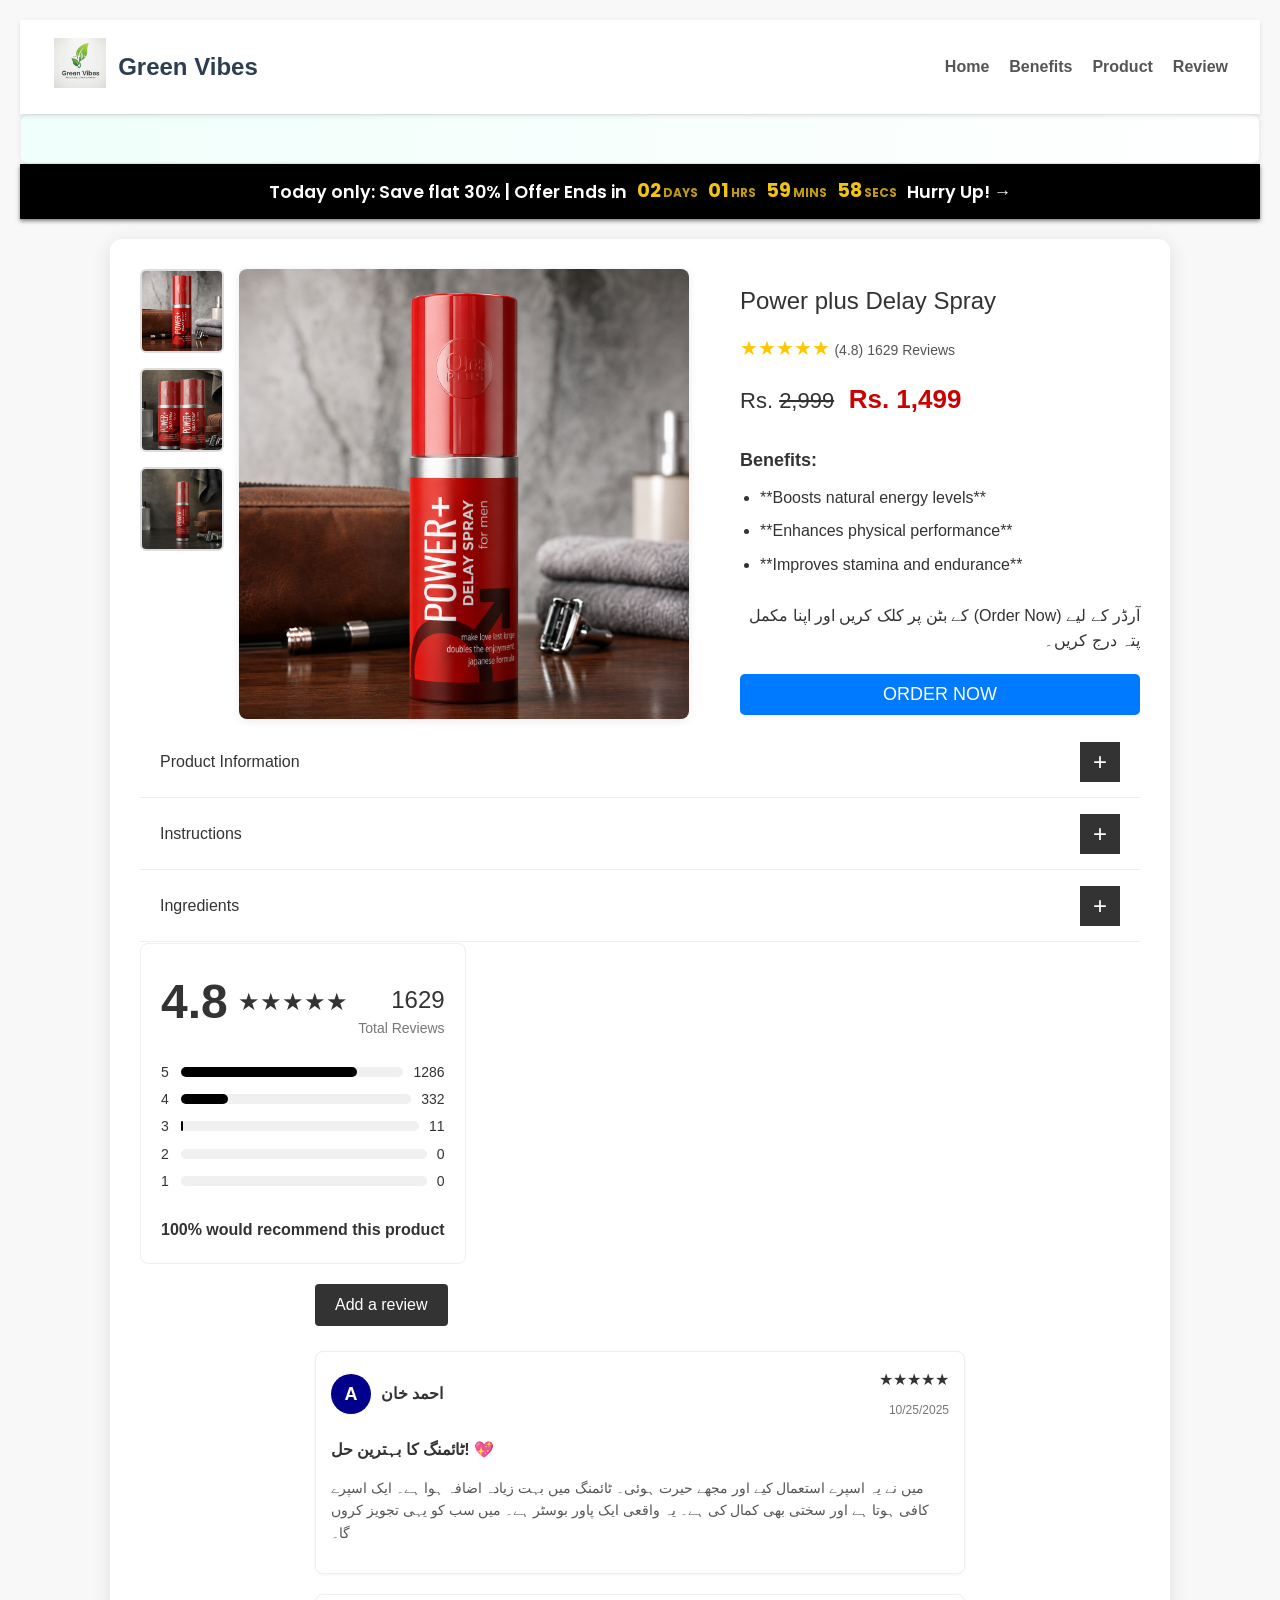
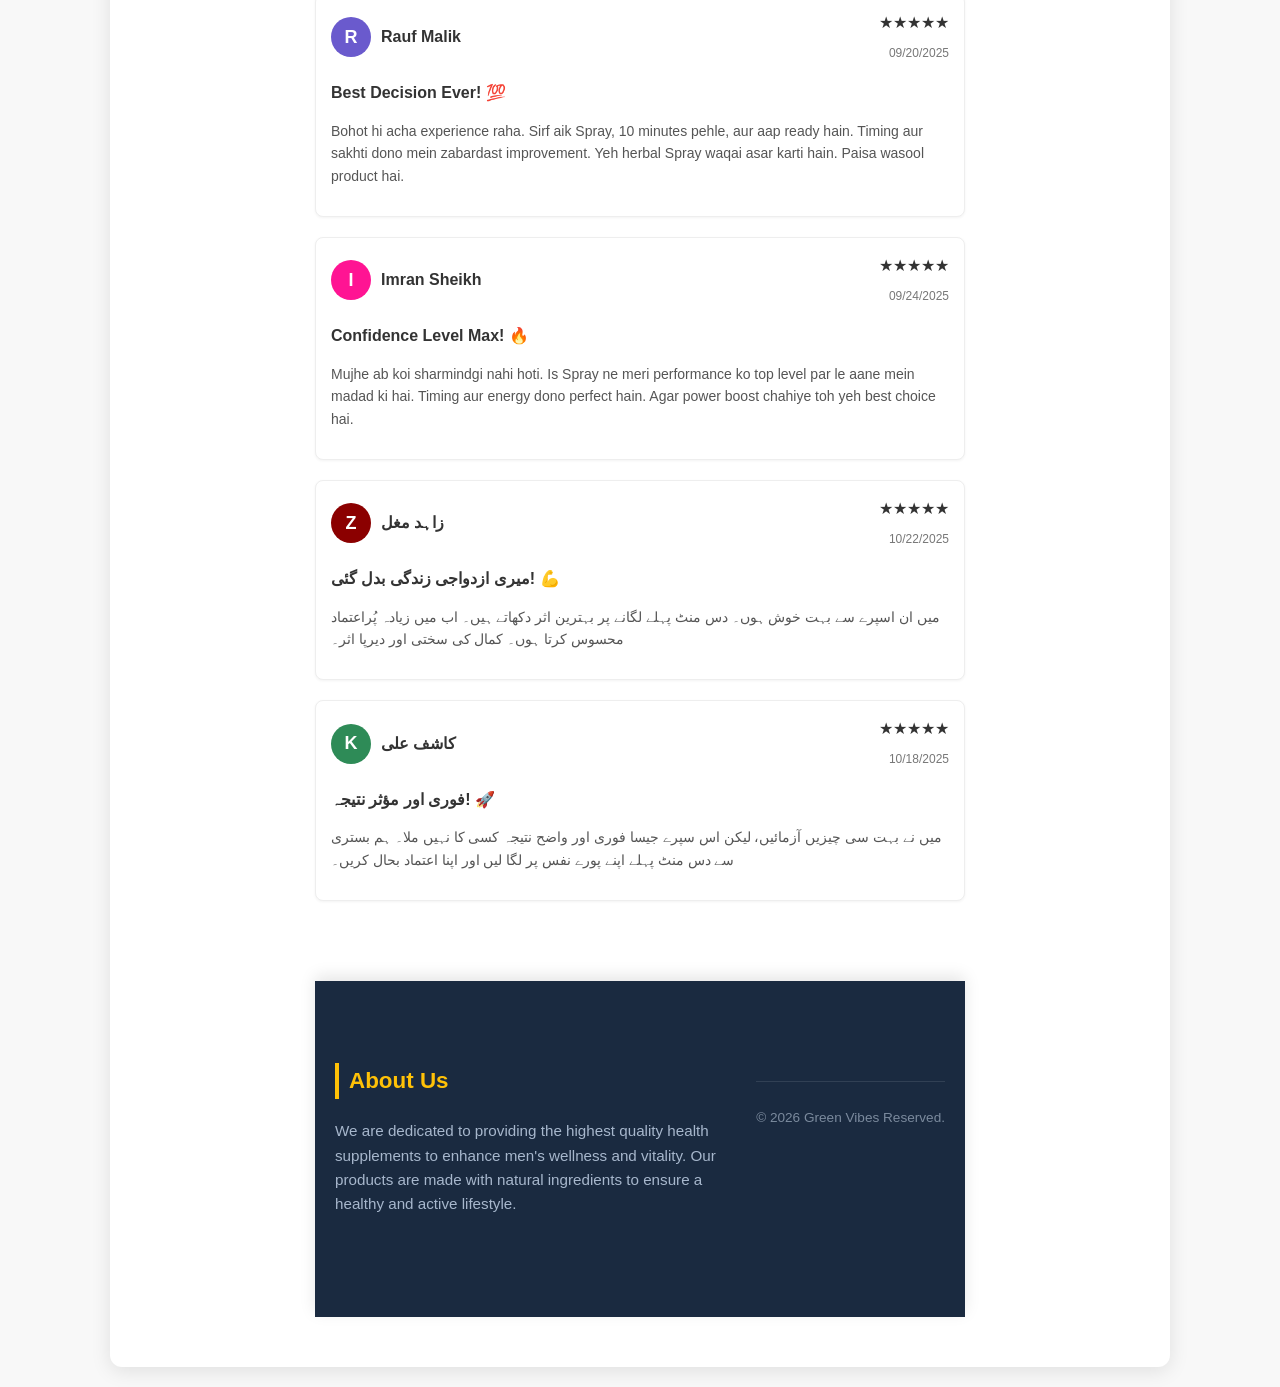
==== commit a81626b9: "Update index.html" ====
--- a/index.html
+++ b/index.html
@@ -296,7 +296,7 @@
     
     <div class="price-section" style="margin-bottom: 25px;">
         <span class="original-price" style="font-size: 22px; color: #333;">Rs. <del>2,999</del></span>
-        <span class="discount-price" style="font-size: 26px; color: #CC0000; font-weight: bold; margin-left: 10px;">Rs. 1,999</span>
+        <span class="discount-price" style="font-size: 26px; color: #CC0000; font-weight: bold; margin-left: 10px;">Rs. 1,499</span>
     </div>
     
     <p class="section-heading" style="font-size: 18px; font-weight: bold; margin-bottom: 10px;">Benefits:</p>
@@ -655,4 +655,4 @@
             <script src="script.js"></script>
 </body>
 
-</html>+</html>
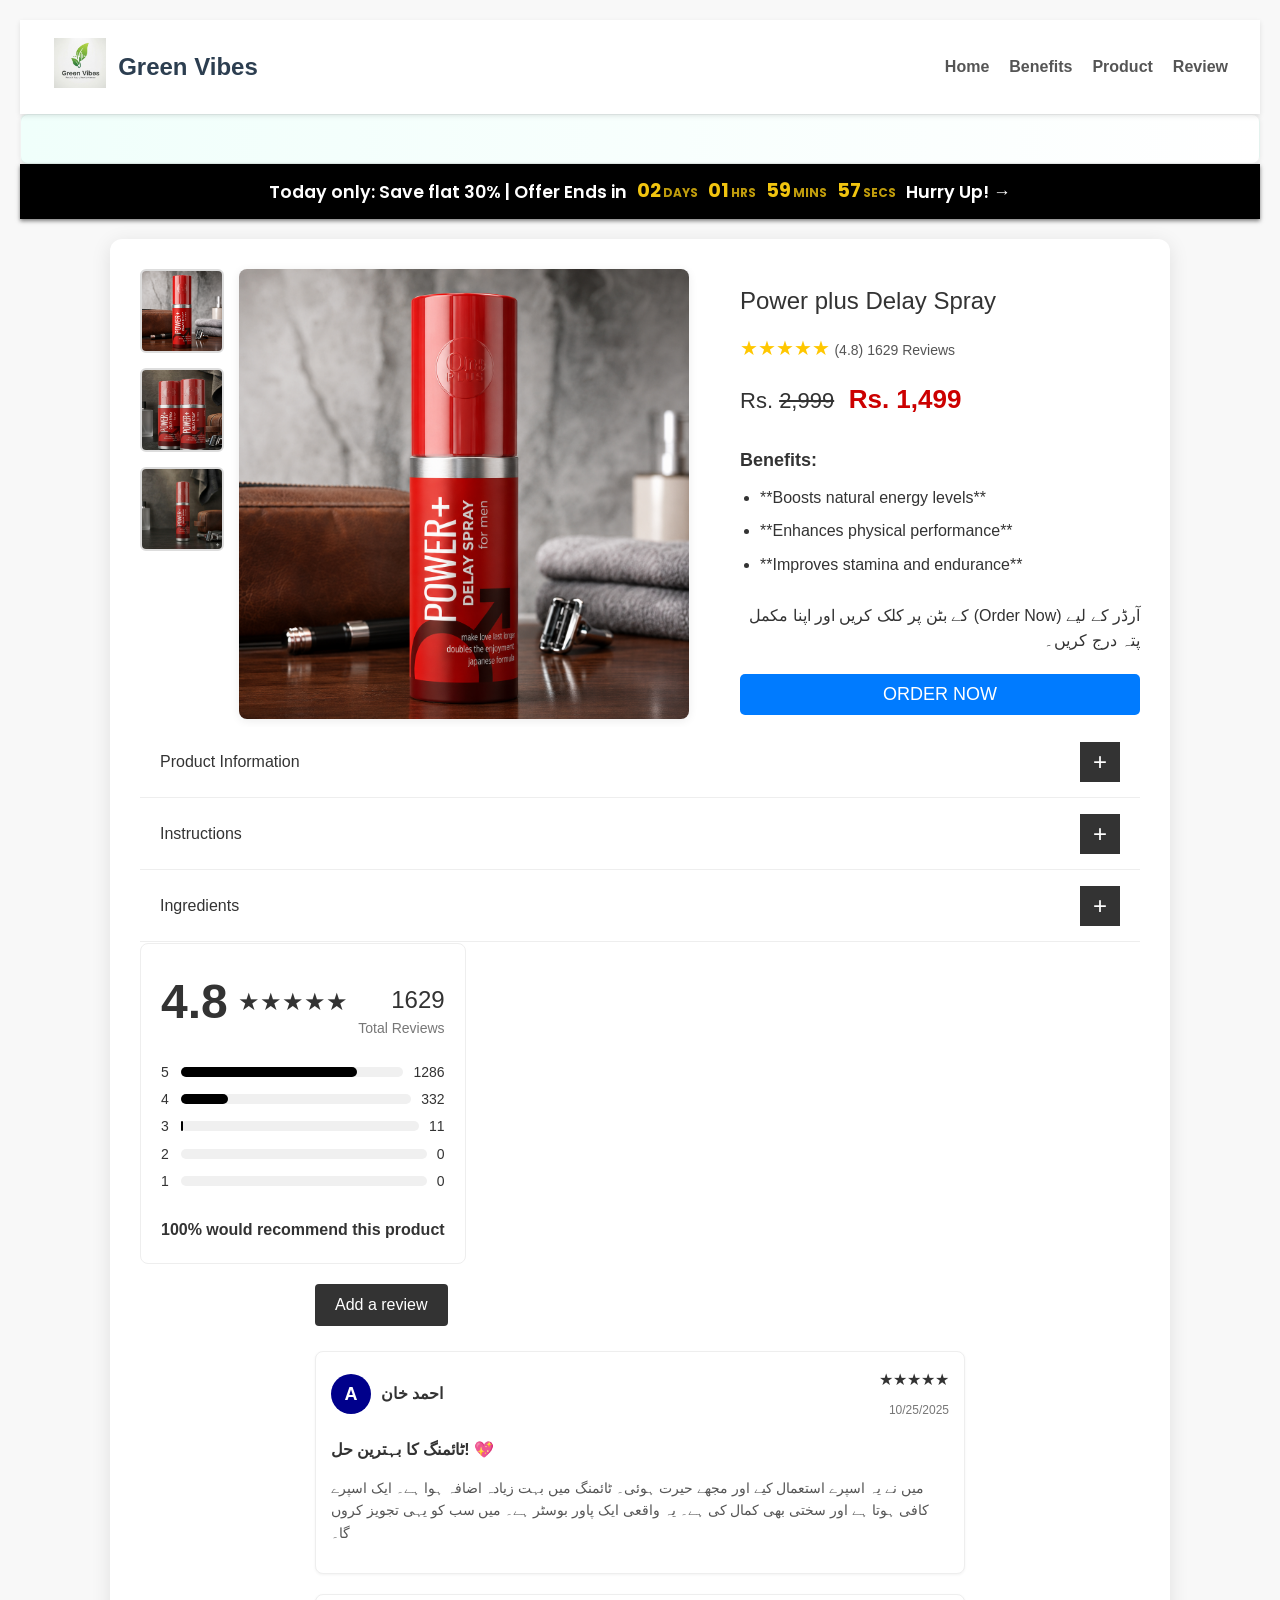
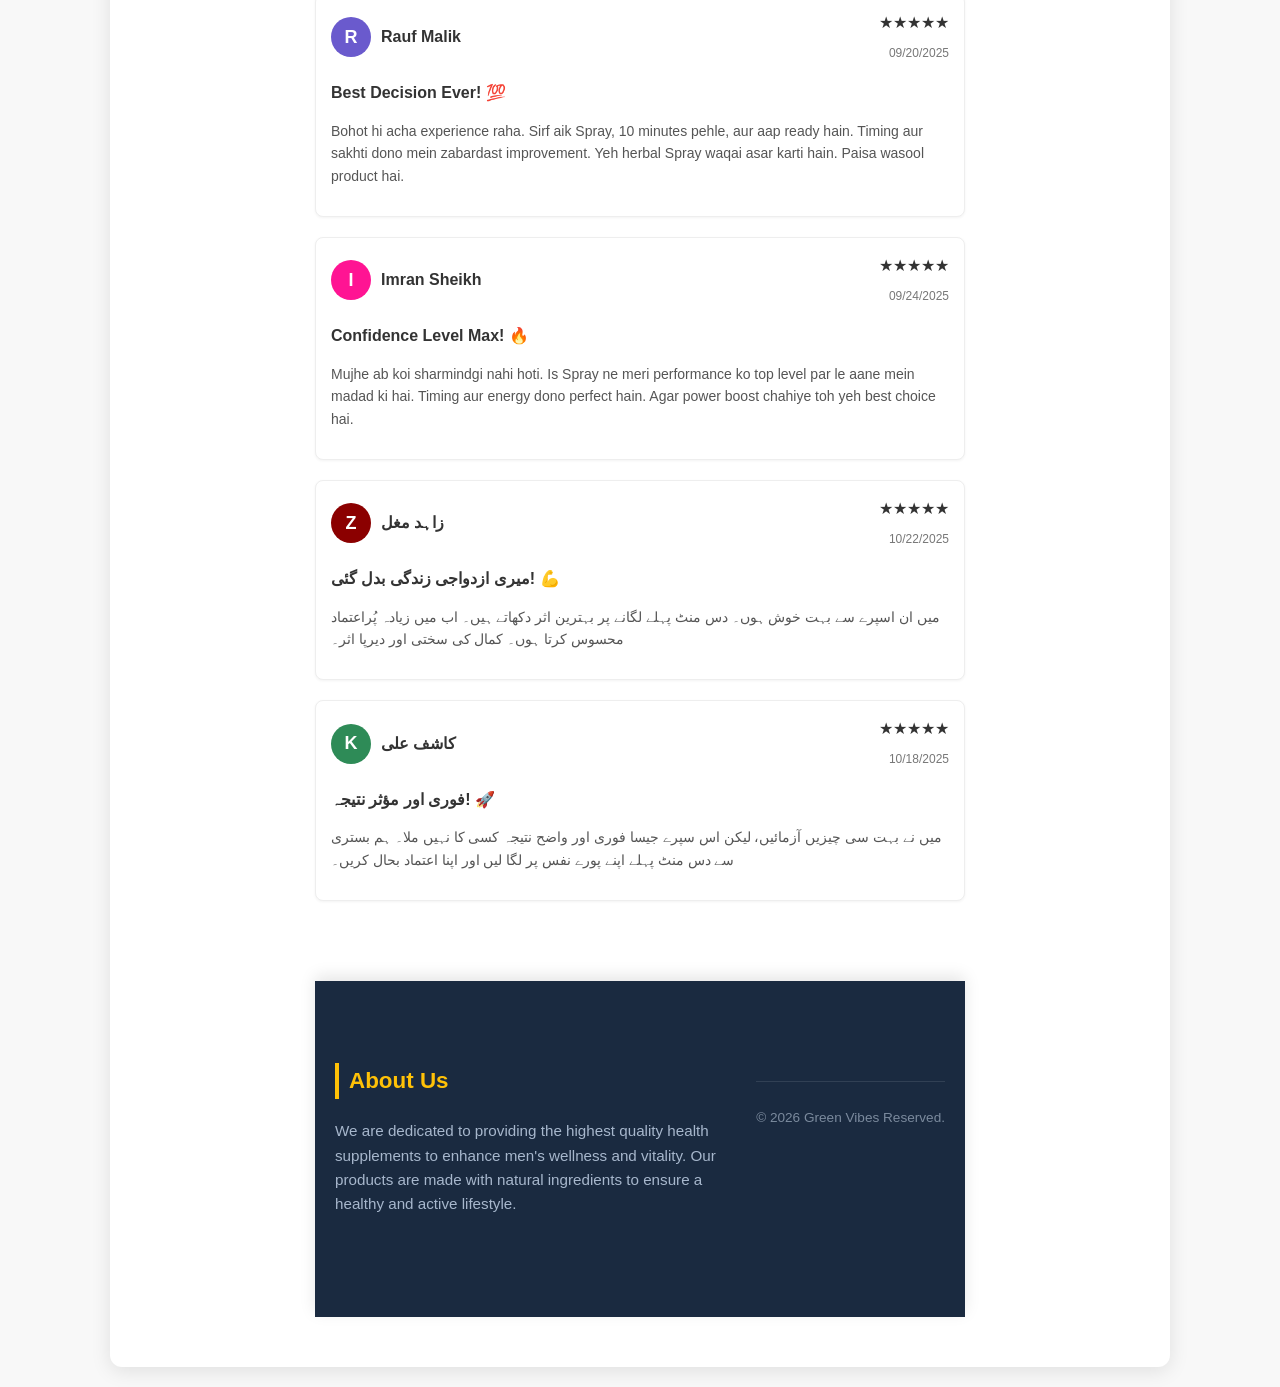
==== commit c58ac187: "Update index.html" ====
--- a/index.html
+++ b/index.html
@@ -19,14 +19,13 @@
 t.src=v;s=b.getElementsByTagName(e)[0];
 s.parentNode.insertBefore(t,s)}(window, document,'script',
 'https://connect.facebook.net/en_US/fbevents.js');
-fbq('init', '2697528150704188');
+fbq('init', '28496094760057490');
 fbq('track', 'PageView');
 </script>
 <noscript><img height="1" width="1" style="display:none"
-src="https://www.facebook.com/tr?id=2697528150704188&ev=PageView&noscript=1"
+src="https://www.facebook.com/tr?id=28496094760057490&ev=PageView&noscript=1"
 /></noscript>
 <!-- End Meta Pixel Code -->
-
 </head>
     <style>
     /* ... (Other CSS remains the same) ... */
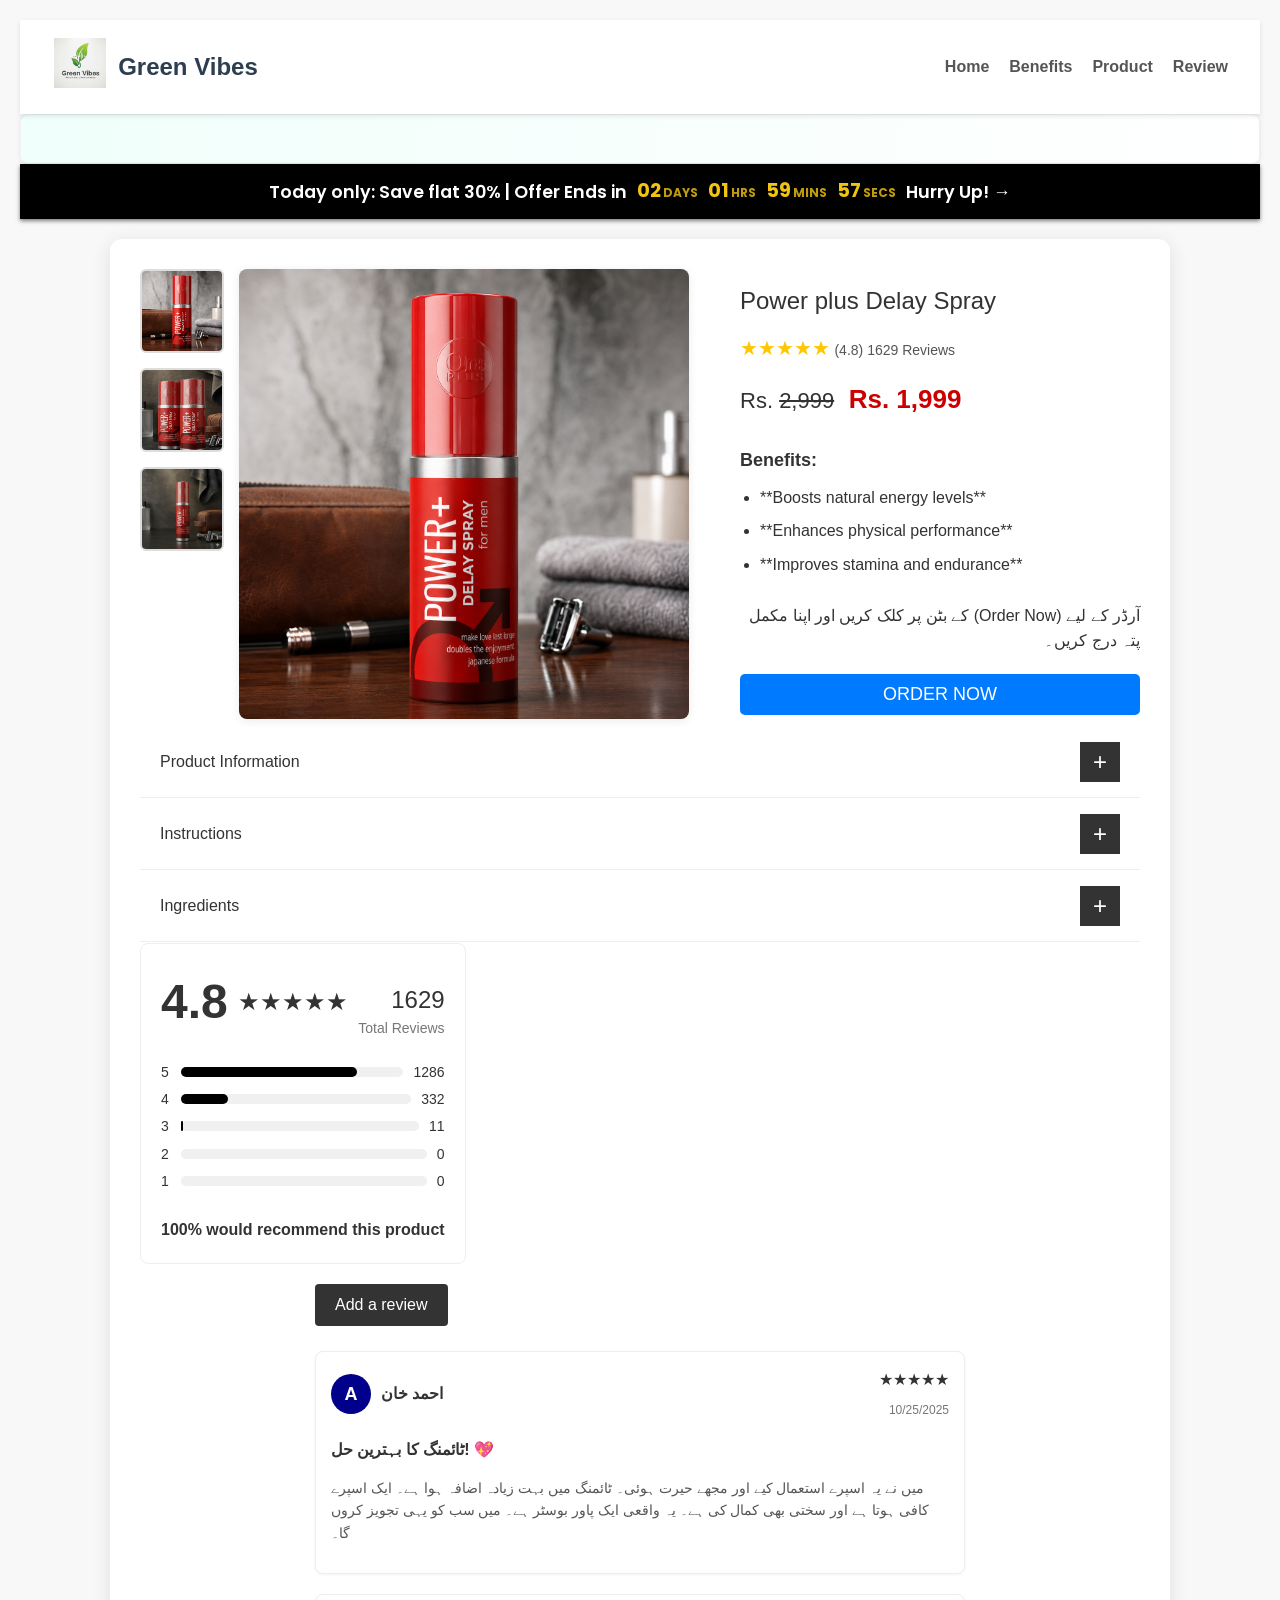
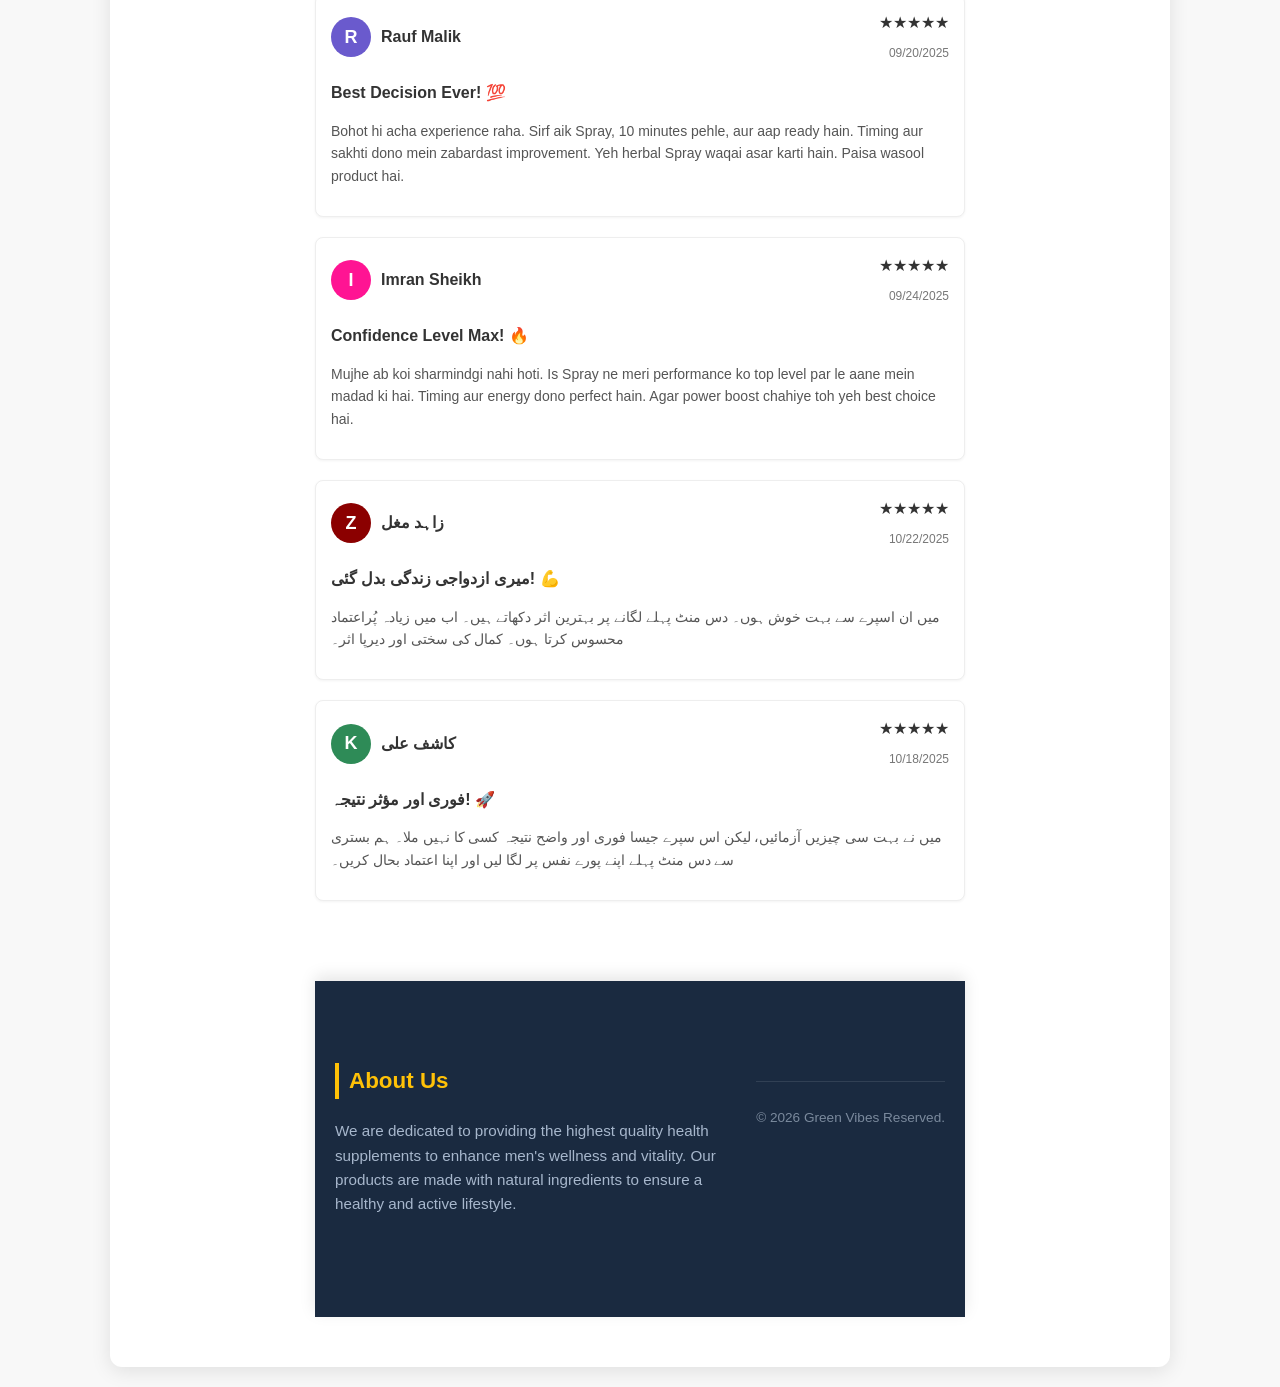
==== commit 857e01f2: "Update index.html" ====
--- a/index.html
+++ b/index.html
@@ -19,11 +19,11 @@
 t.src=v;s=b.getElementsByTagName(e)[0];
 s.parentNode.insertBefore(t,s)}(window, document,'script',
 'https://connect.facebook.net/en_US/fbevents.js');
-fbq('init', '28496094760057490');
+fbq('init', '1649297316889940');
 fbq('track', 'PageView');
 </script>
 <noscript><img height="1" width="1" style="display:none"
-src="https://www.facebook.com/tr?id=28496094760057490&ev=PageView&noscript=1"
+src="https://www.facebook.com/tr?id=1649297316889940&ev=PageView&noscript=1"
 /></noscript>
 <!-- End Meta Pixel Code -->
 </head>
@@ -295,7 +295,7 @@
     
     <div class="price-section" style="margin-bottom: 25px;">
         <span class="original-price" style="font-size: 22px; color: #333;">Rs. <del>2,999</del></span>
-        <span class="discount-price" style="font-size: 26px; color: #CC0000; font-weight: bold; margin-left: 10px;">Rs. 1,499</span>
+        <span class="discount-price" style="font-size: 26px; color: #CC0000; font-weight: bold; margin-left: 10px;">Rs. 1,999</span>
     </div>
     
     <p class="section-heading" style="font-size: 18px; font-weight: bold; margin-bottom: 10px;">Benefits:</p>
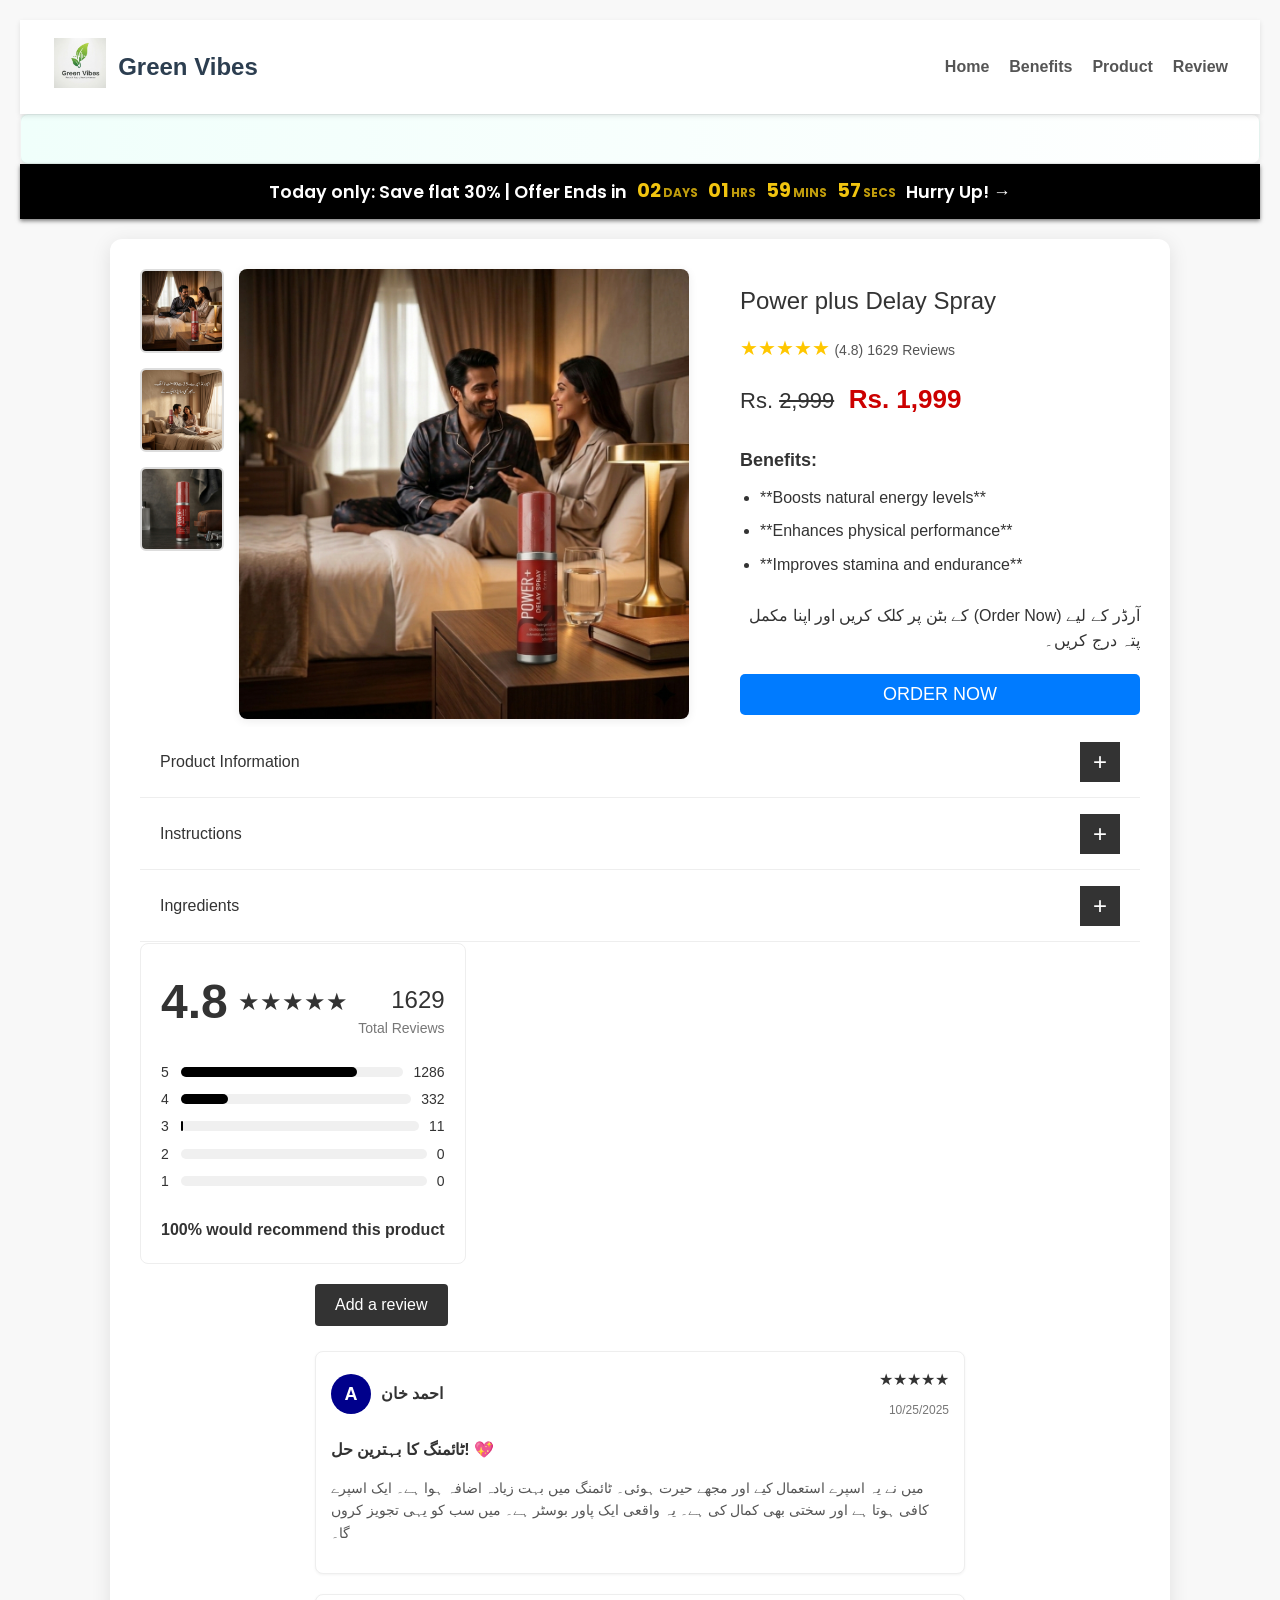
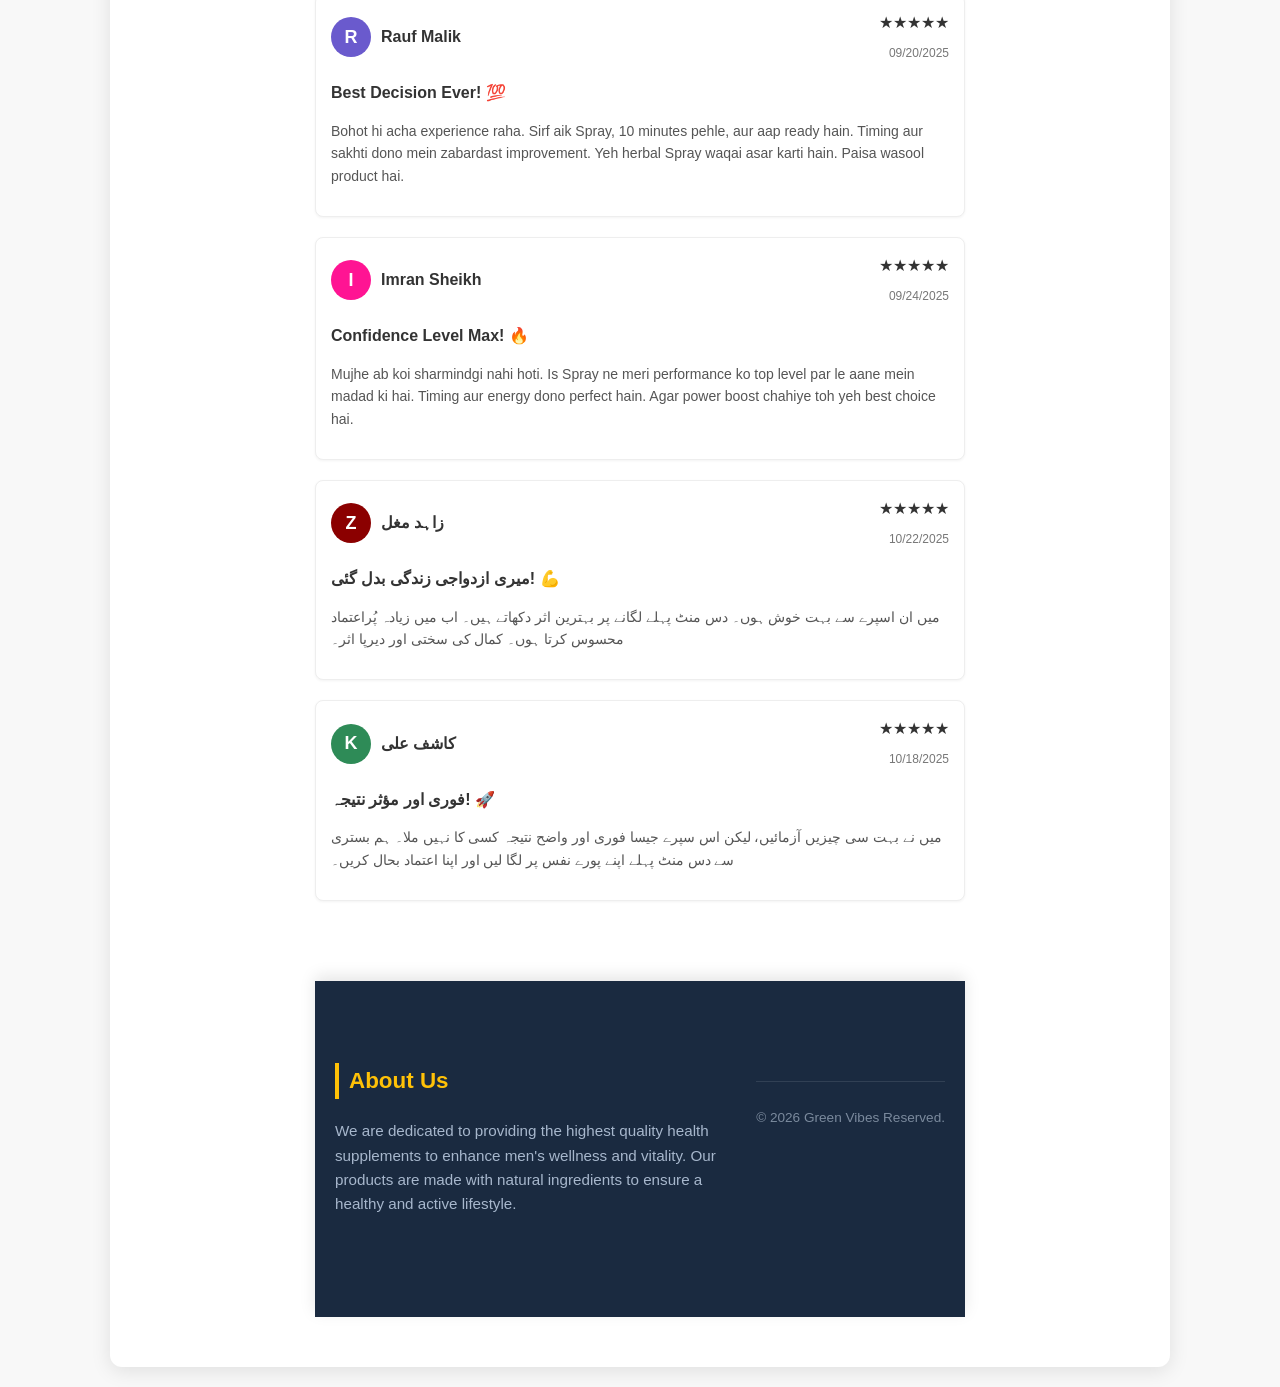
==== commit af2cedb4: "Update index.html" ====
--- a/index.html
+++ b/index.html
@@ -276,12 +276,12 @@
         <div class="images-section">
             <div class="image-gallery">
                 <div class="thumbnail-images">
-                    <img src="1.png" alt="Thumbnail 1">
-                    <img src="2.png" alt="Thumbnail 1"> 
+                    <img src="1.jpg" alt="Thumbnail 1">
+                    <img src="2.jpg" alt="Thumbnail 1"> 
                     <img src="3.png" alt="Thumbnail 1">     
                 </div>
                 <div class="main-image-container">
-                    <img src="1.png" alt="Main Product Image" class="main-image">
+                    <img src="1.jpg" alt="Main Product Image" class="main-image">
                 </div>
             </div>
         </div>
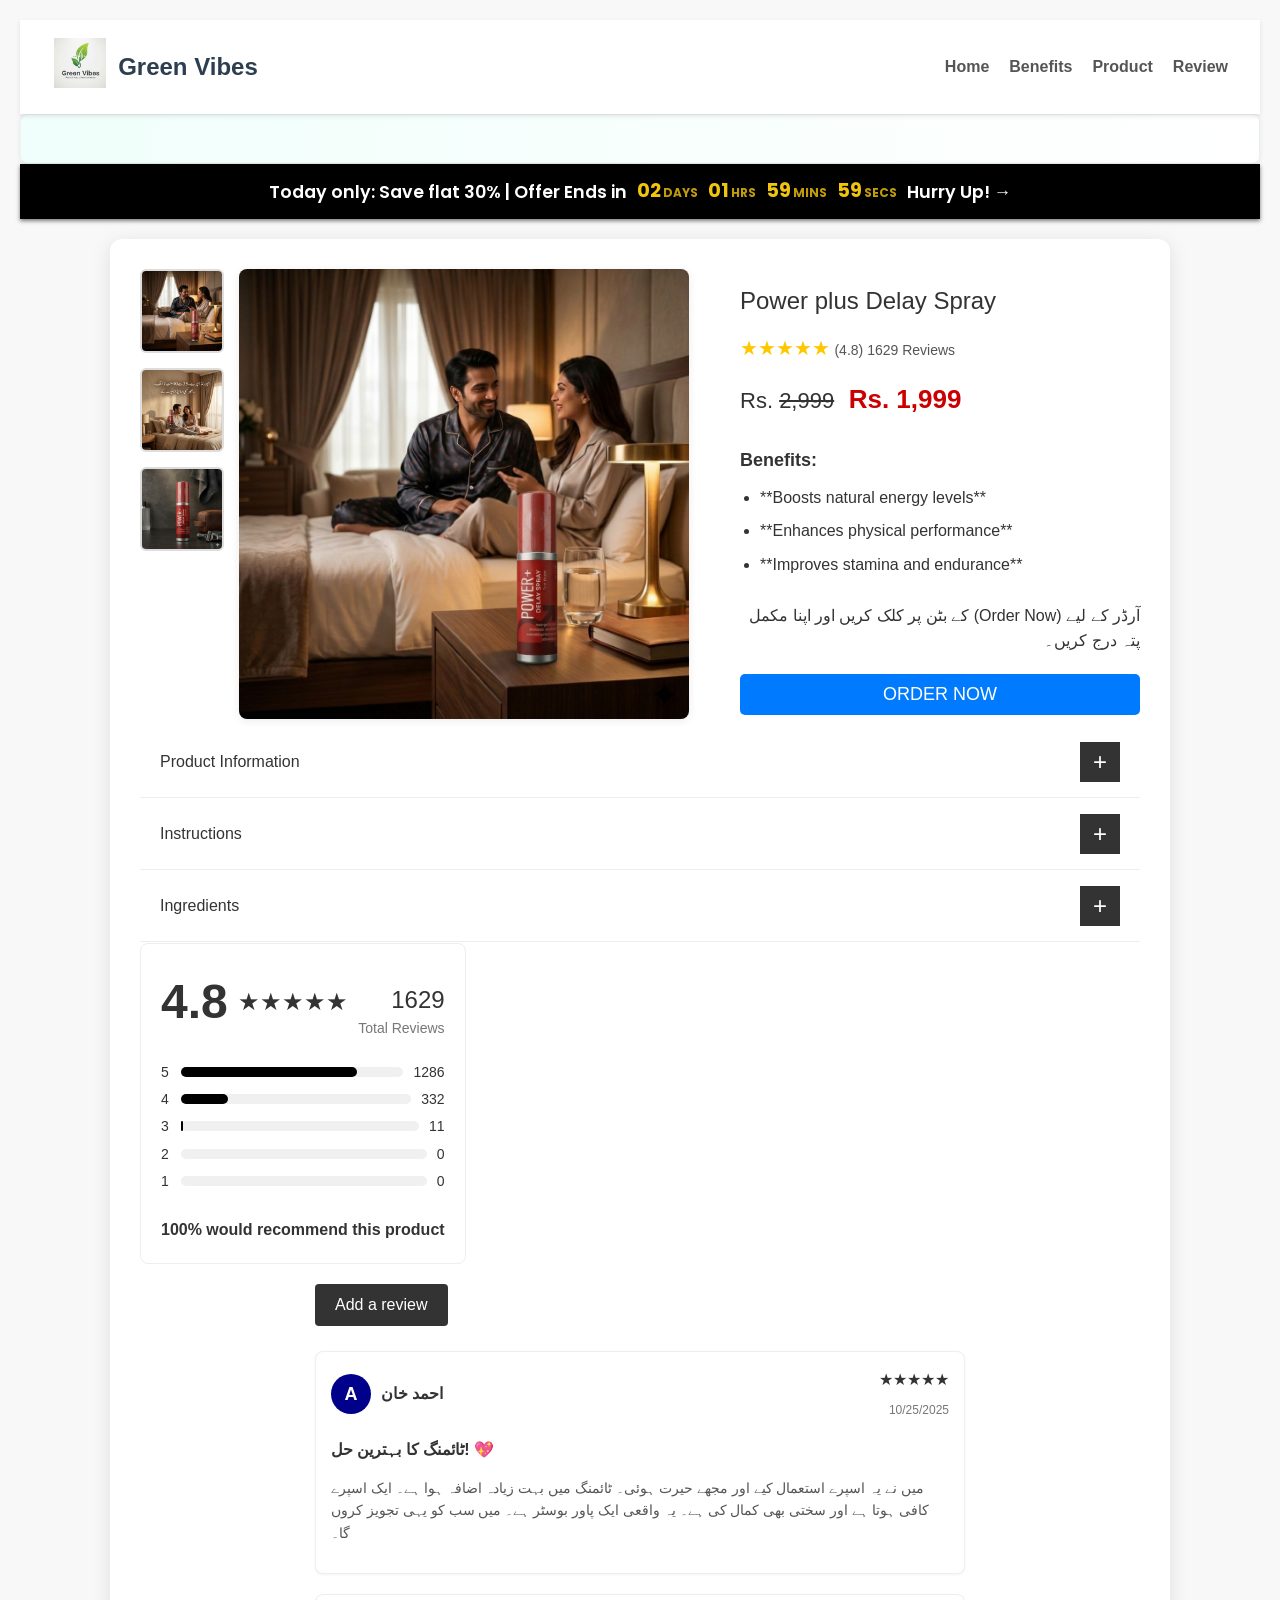
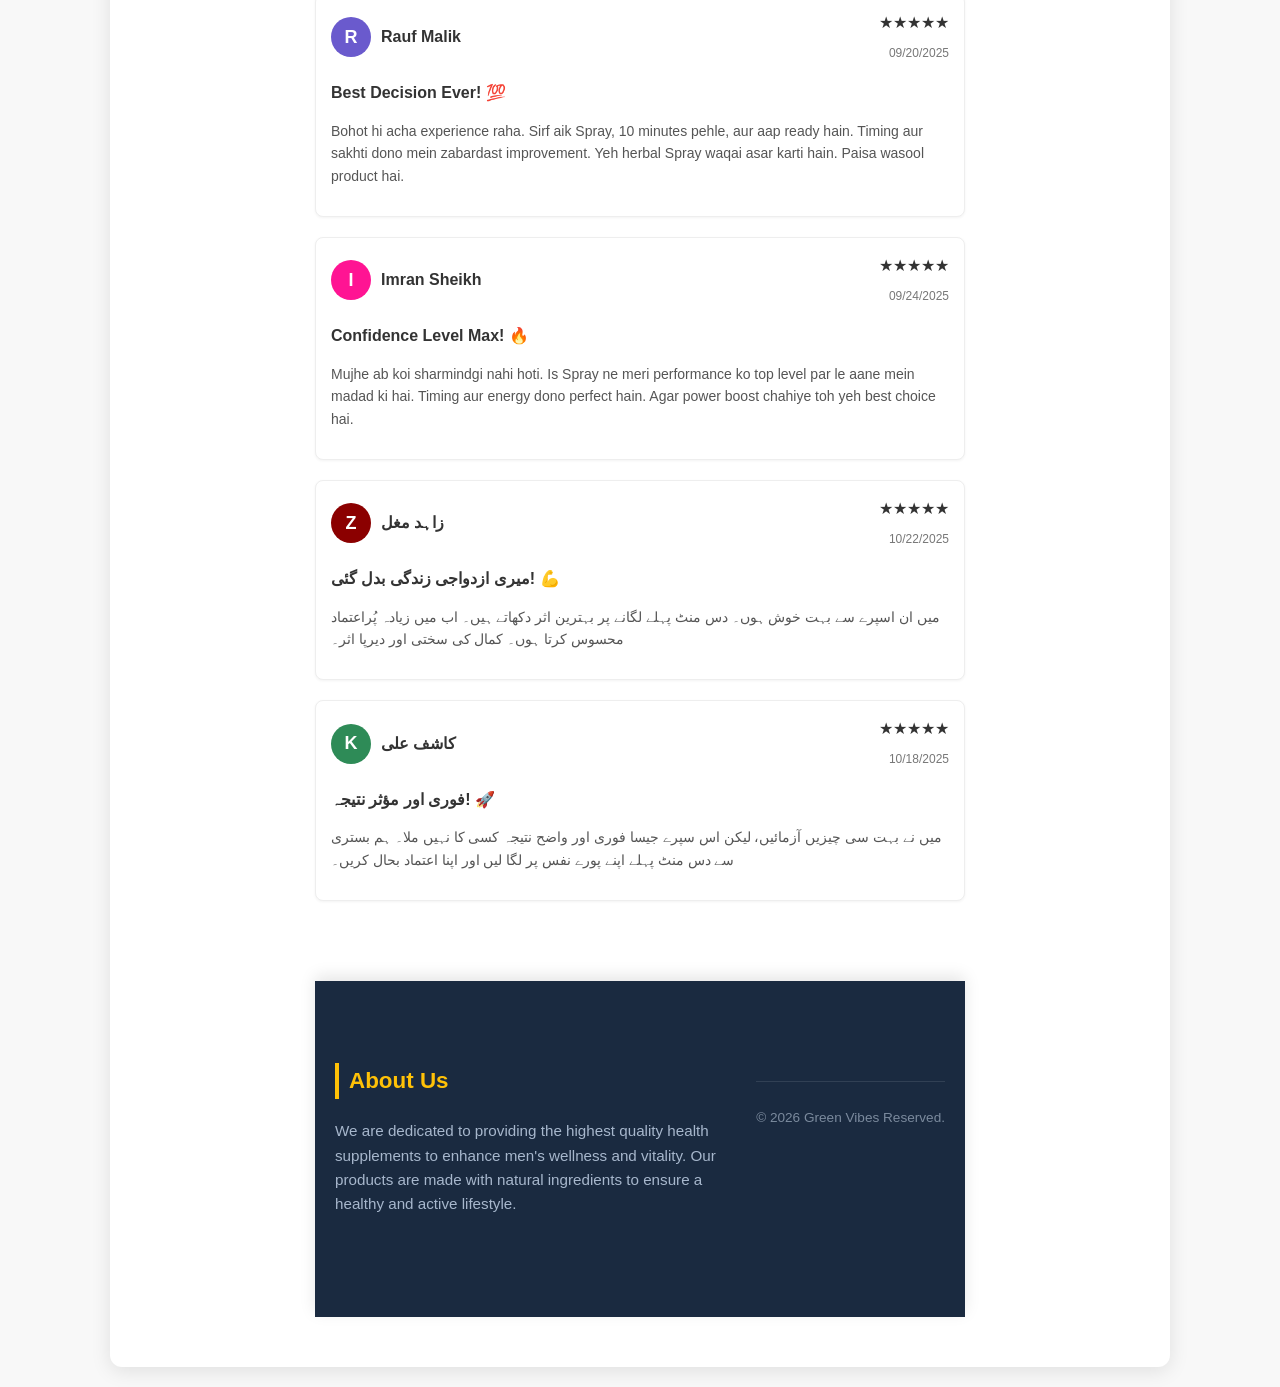
==== commit 03112917: "Update index.html" ====
--- a/index.html
+++ b/index.html
@@ -19,11 +19,11 @@
 t.src=v;s=b.getElementsByTagName(e)[0];
 s.parentNode.insertBefore(t,s)}(window, document,'script',
 'https://connect.facebook.net/en_US/fbevents.js');
-fbq('init', '1649297316889940');
+fbq('init', '1814756646509850');
 fbq('track', 'PageView');
 </script>
 <noscript><img height="1" width="1" style="display:none"
-src="https://www.facebook.com/tr?id=1649297316889940&ev=PageView&noscript=1"
+src="https://www.facebook.com/tr?id=1814756646509850&ev=PageView&noscript=1"
 /></noscript>
 <!-- End Meta Pixel Code -->
 </head>
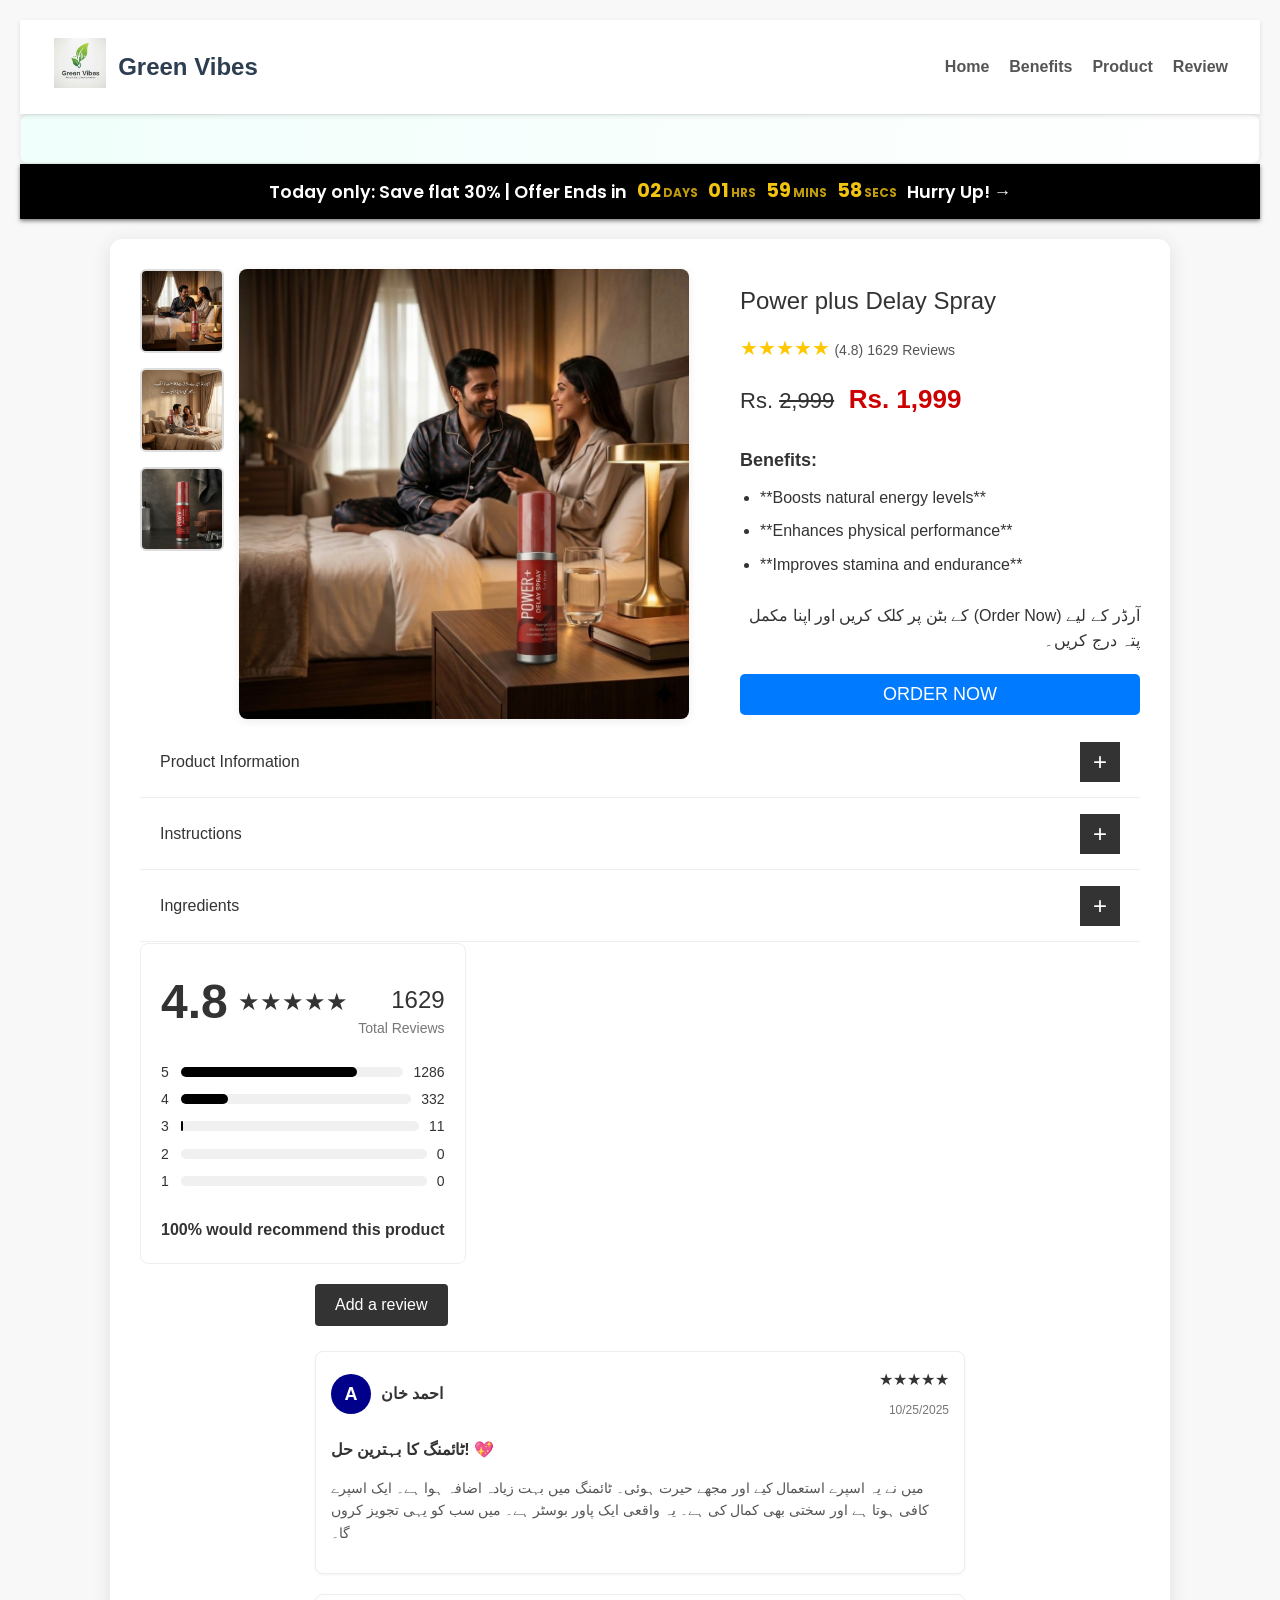
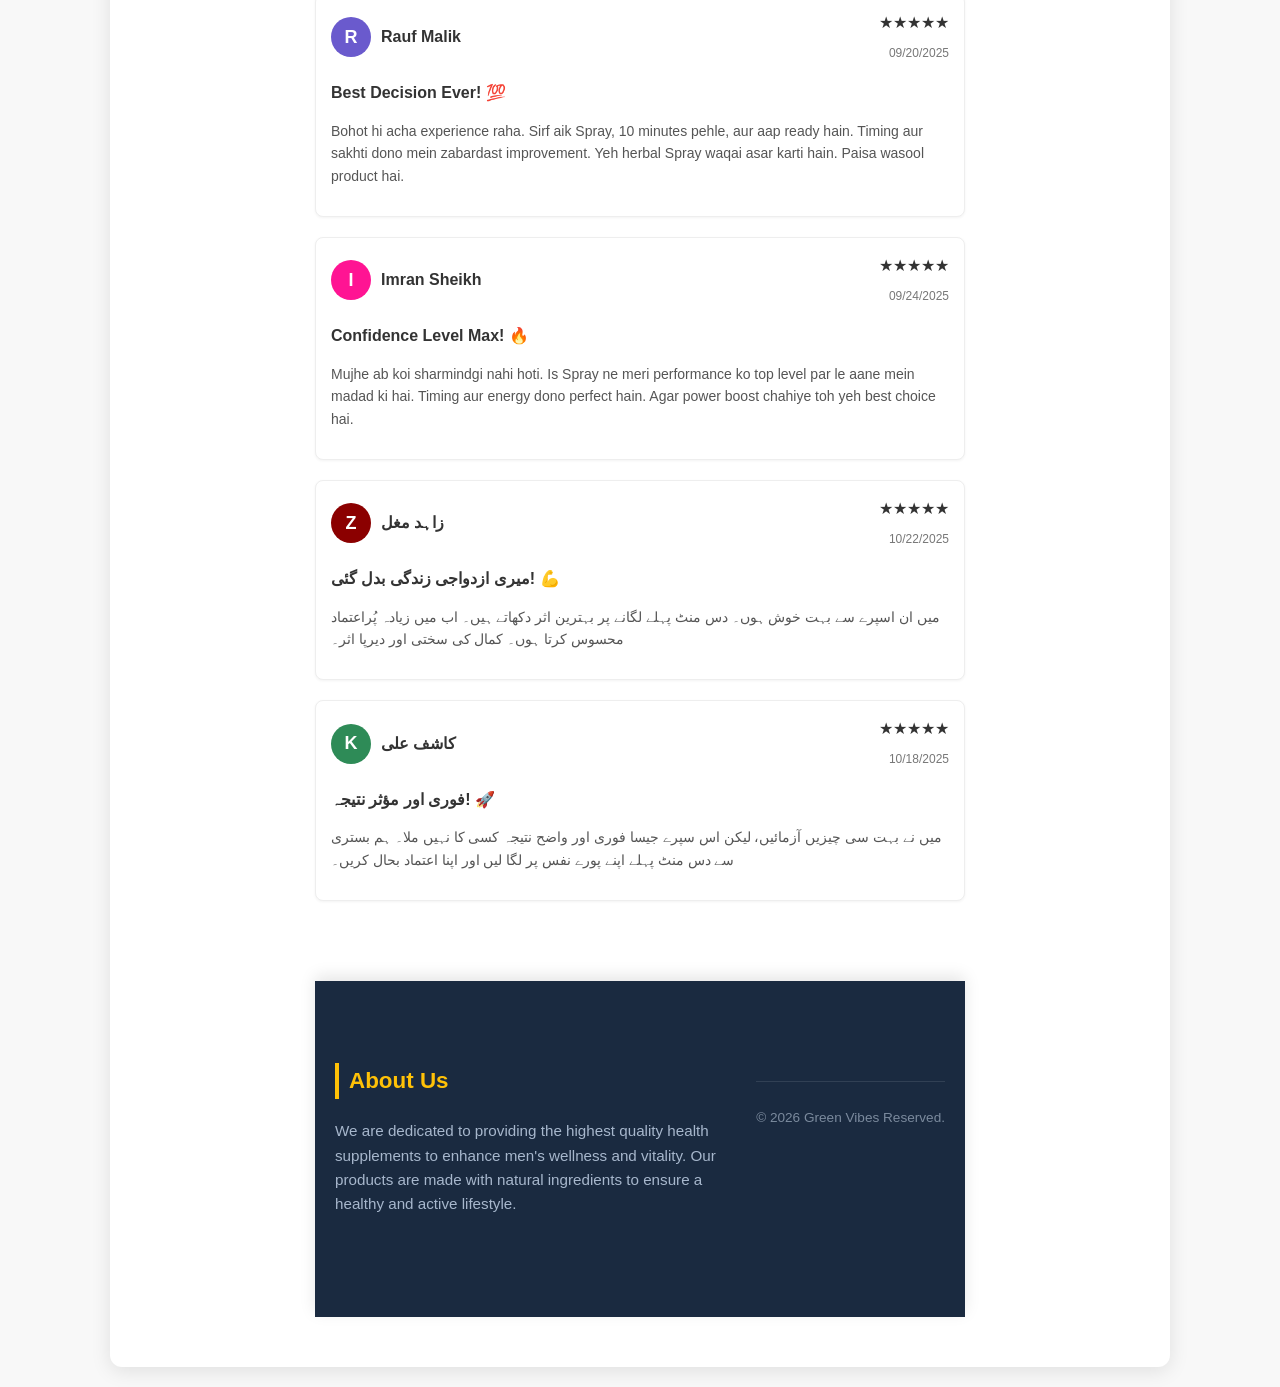
==== commit 2e7272eb: "Update index.html" ====
--- a/index.html
+++ b/index.html
@@ -19,11 +19,11 @@
 t.src=v;s=b.getElementsByTagName(e)[0];
 s.parentNode.insertBefore(t,s)}(window, document,'script',
 'https://connect.facebook.net/en_US/fbevents.js');
-fbq('init', '1814756646509850');
+fbq('init', '1105491025577078');
 fbq('track', 'PageView');
 </script>
 <noscript><img height="1" width="1" style="display:none"
-src="https://www.facebook.com/tr?id=1814756646509850&ev=PageView&noscript=1"
+src="https://www.facebook.com/tr?id=1105491025577078&ev=PageView&noscript=1"
 /></noscript>
 <!-- End Meta Pixel Code -->
 </head>
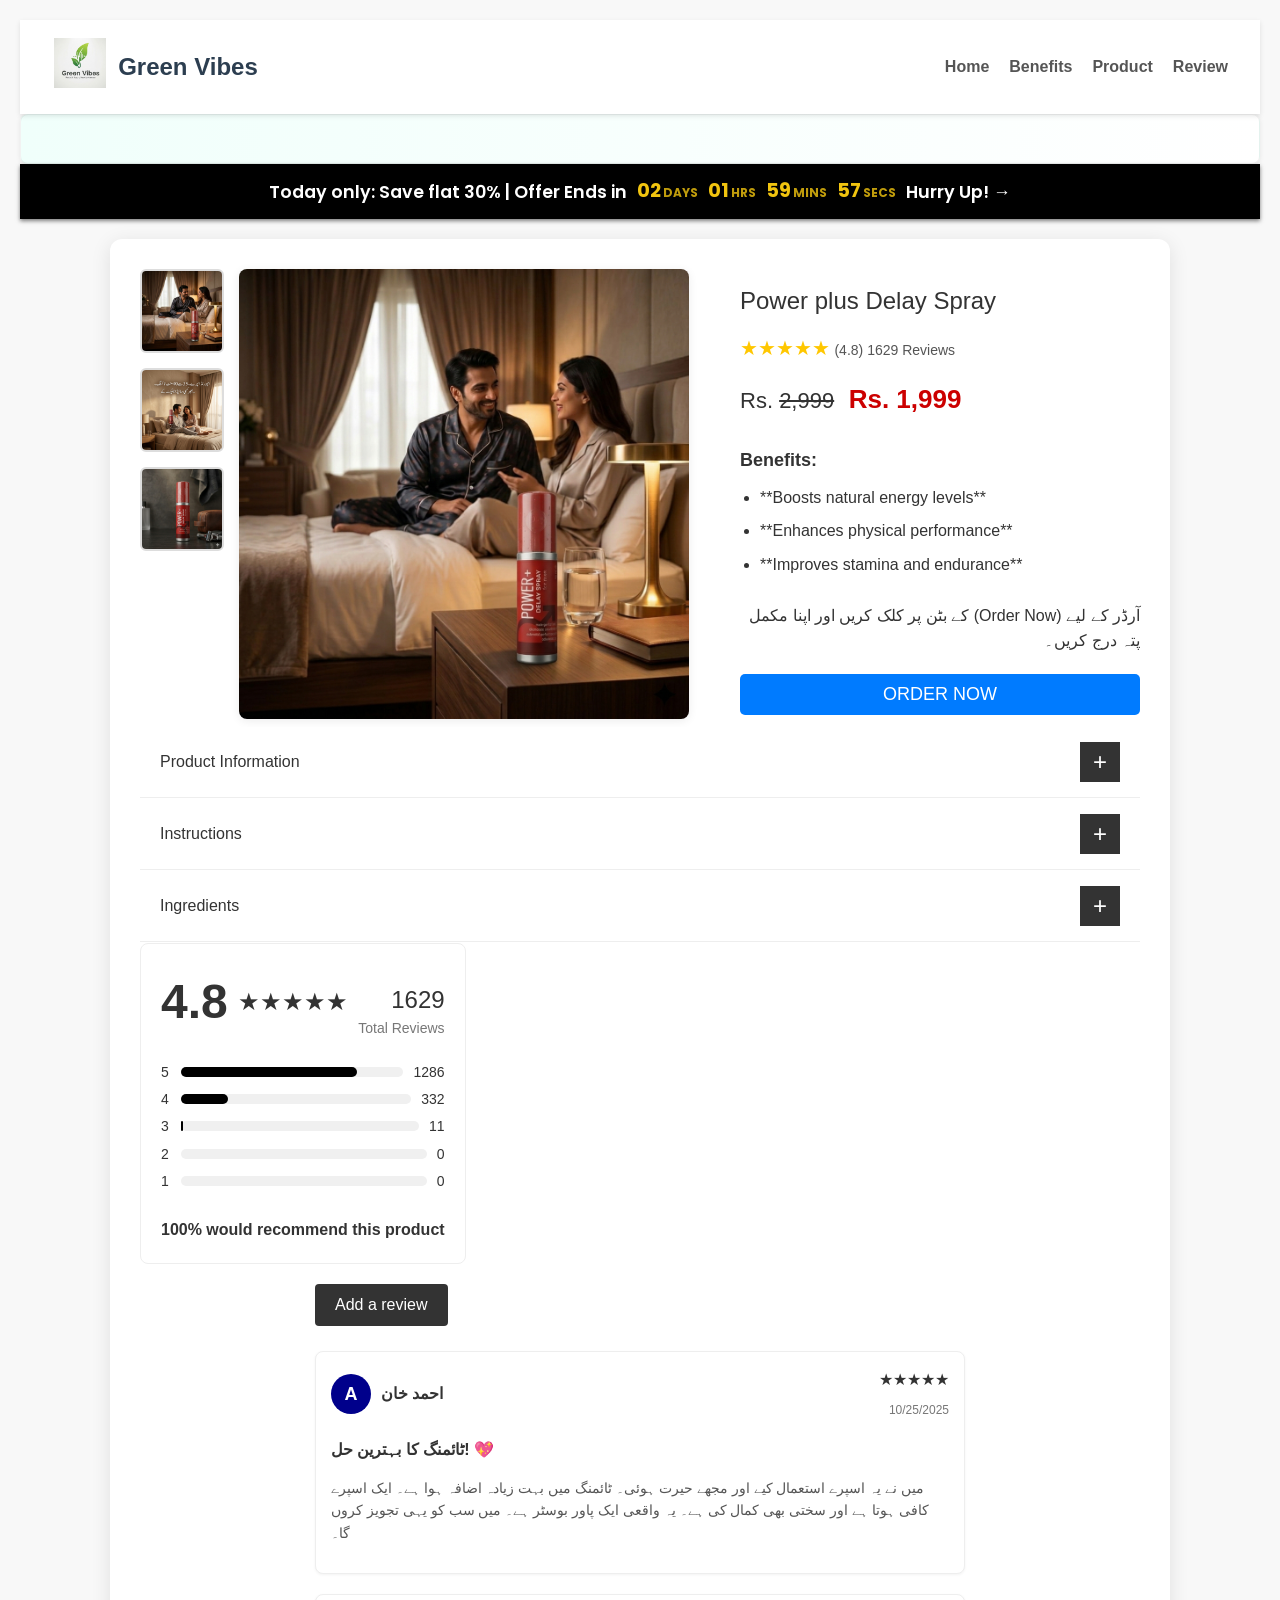
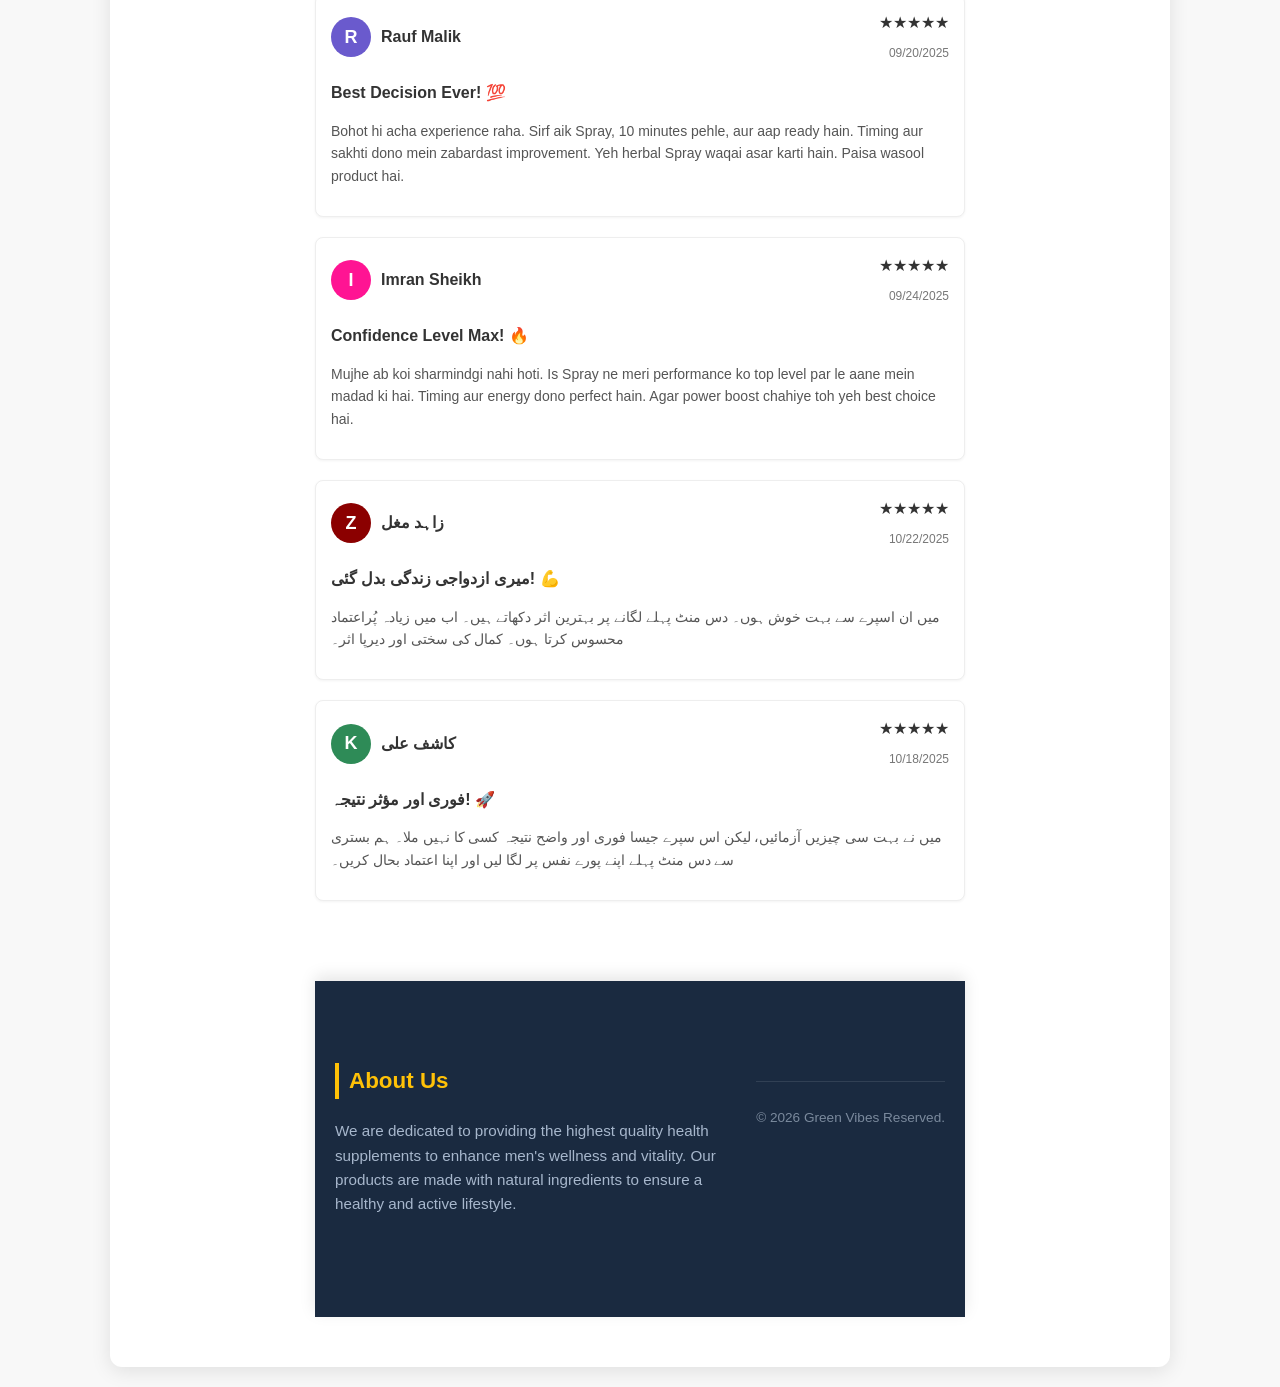
==== commit cd60a12f: "Update index.html" ====
--- a/index.html
+++ b/index.html
@@ -19,13 +19,13 @@
 t.src=v;s=b.getElementsByTagName(e)[0];
 s.parentNode.insertBefore(t,s)}(window, document,'script',
 'https://connect.facebook.net/en_US/fbevents.js');
-fbq('init', '1105491025577078');
+fbq('init', '1085203994543172');
 fbq('track', 'PageView');
 </script>
 <noscript><img height="1" width="1" style="display:none"
-src="https://www.facebook.com/tr?id=1105491025577078&ev=PageView&noscript=1"
+src="https://www.facebook.com/tr?id=1085203994543172&ev=PageView&noscript=1"
 /></noscript>
-<!-- End Meta Pixel Code -->
+<!-- End Meta Pixel Code -->    
 </head>
     <style>
     /* ... (Other CSS remains the same) ... */
